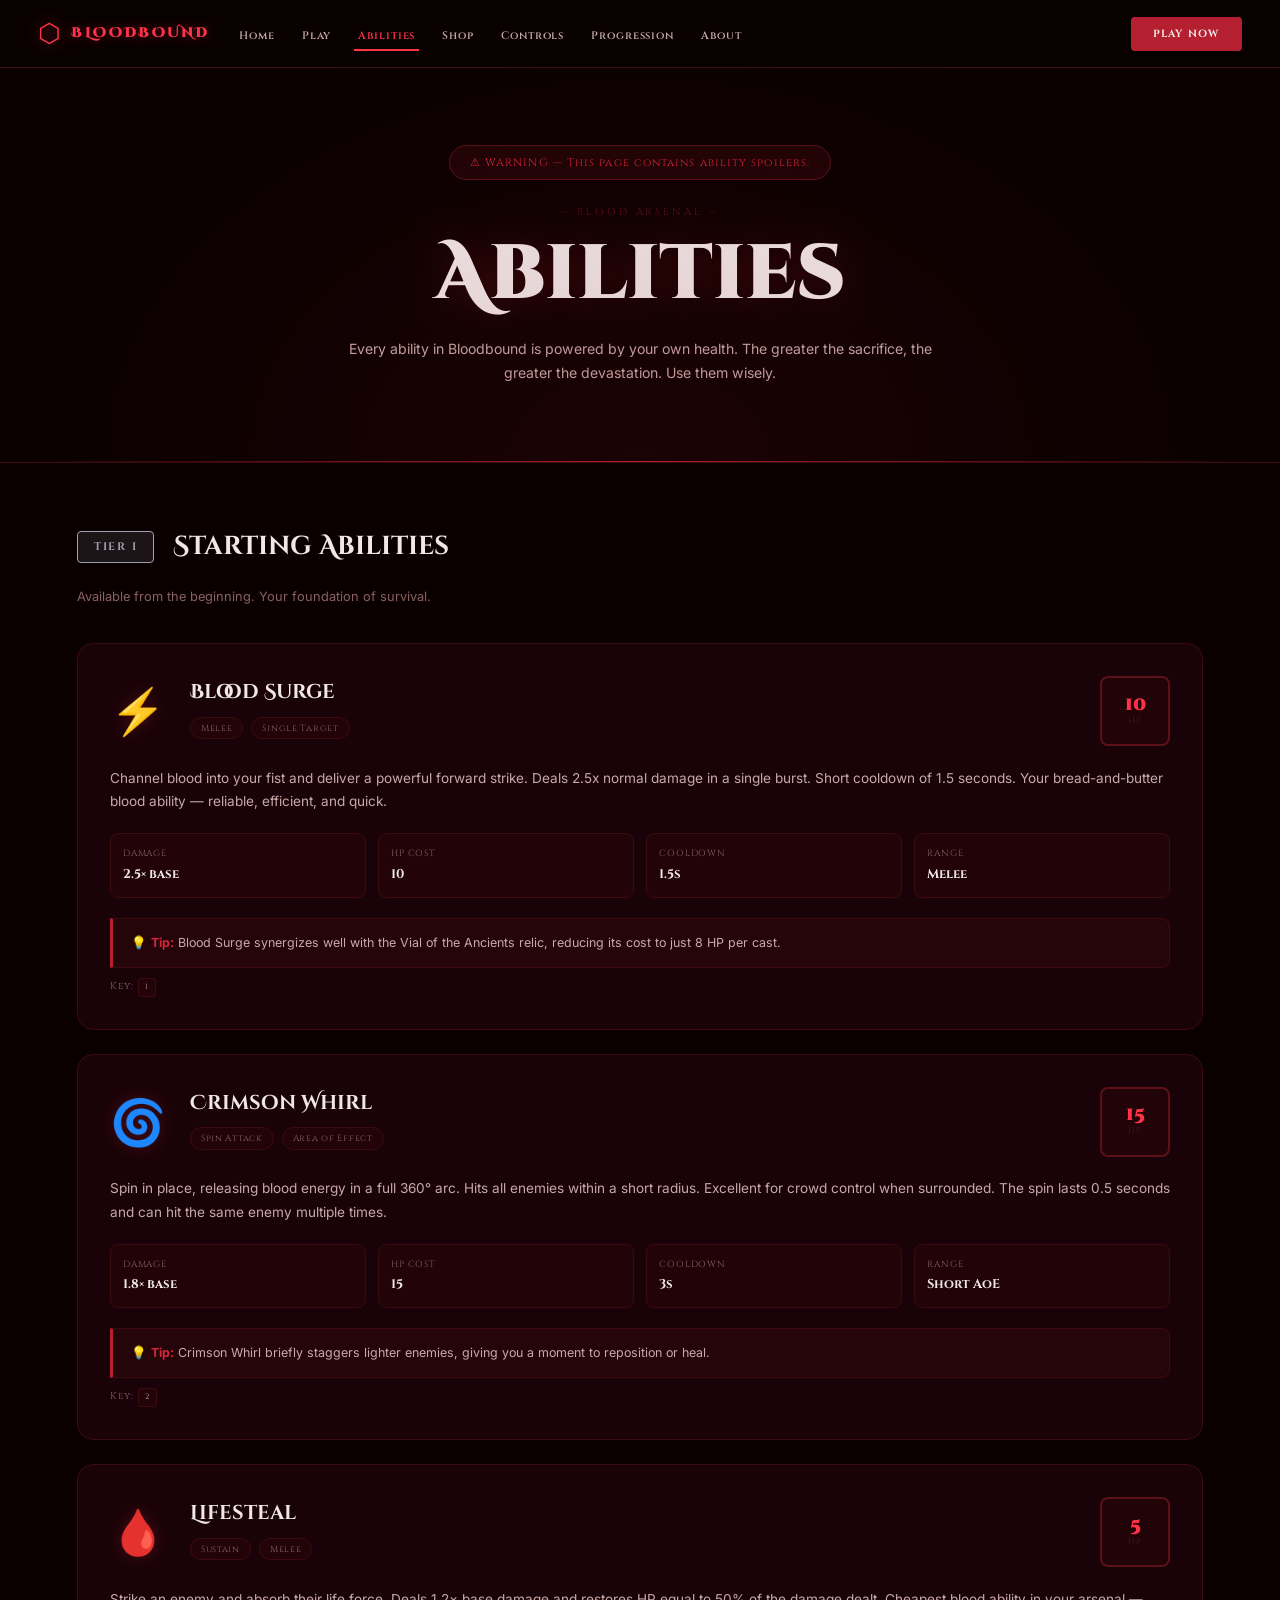
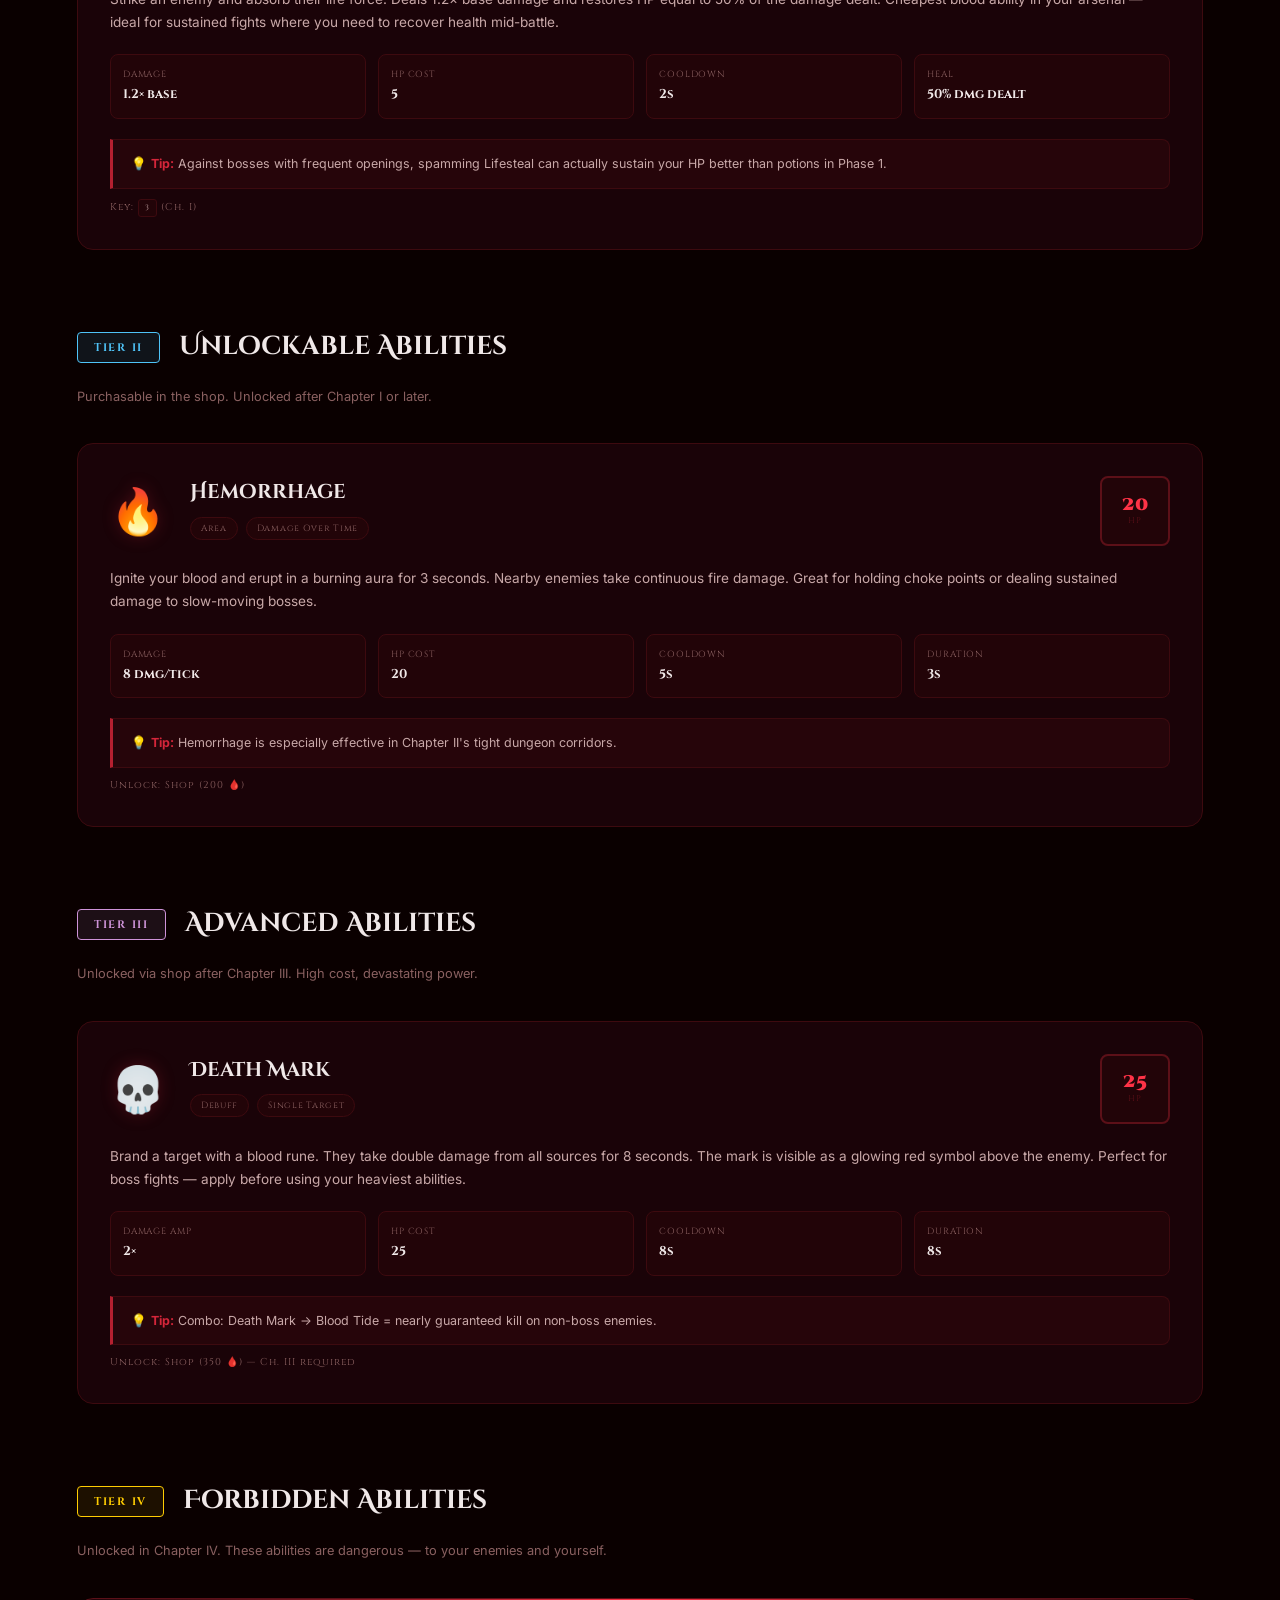
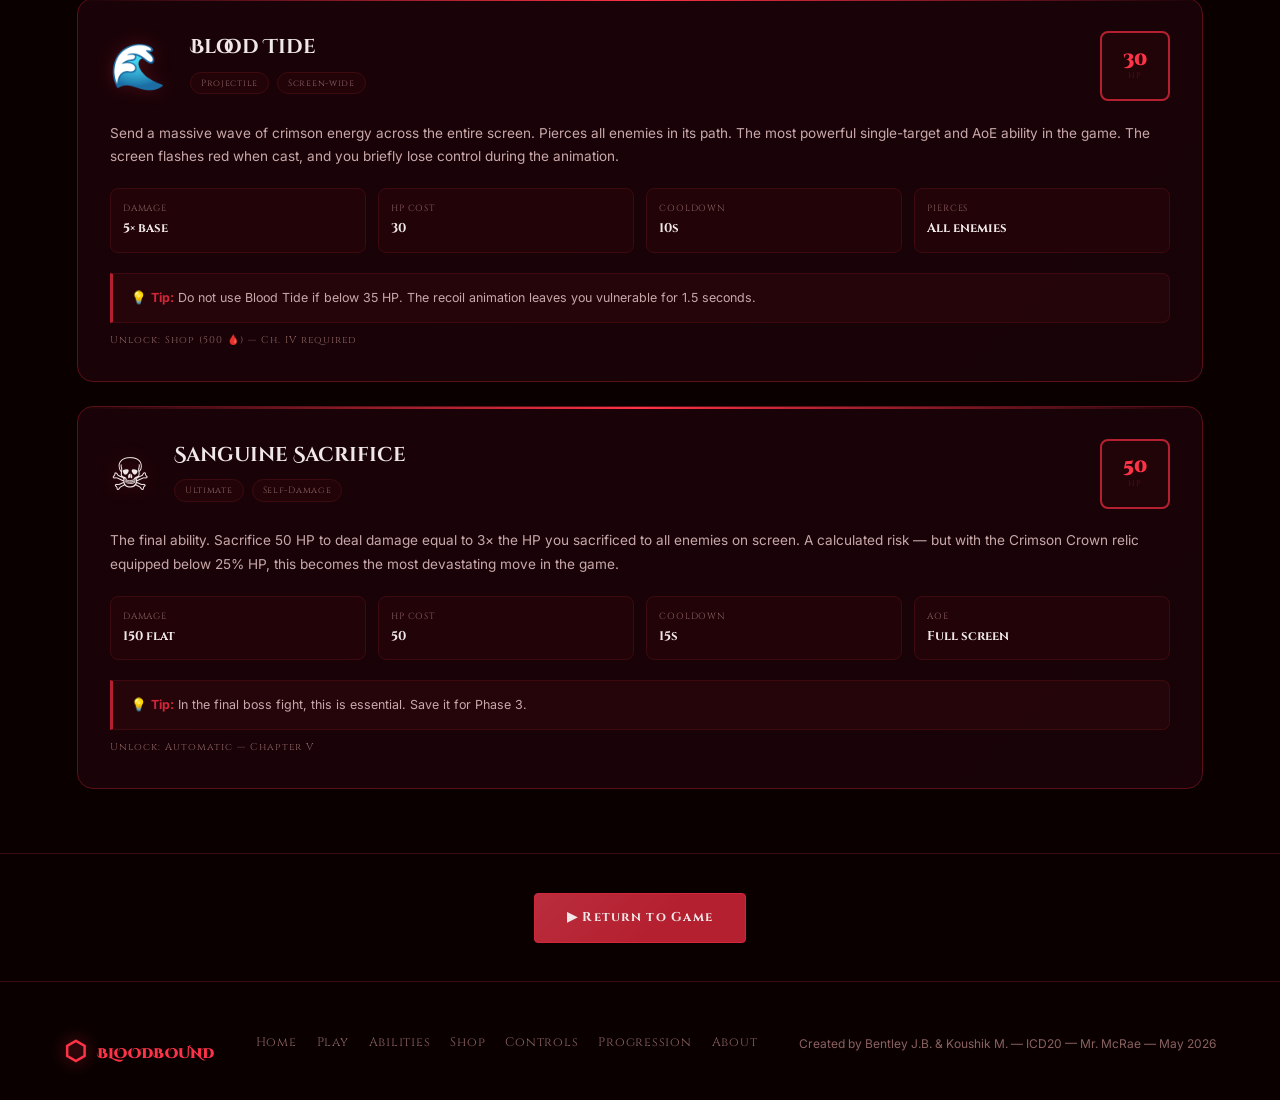
==== abilities.html @ a11c5ade "Add files via upload" ====
<!DOCTYPE html>
<html lang="en">
<head>
  <meta charset="UTF-8" />
  <meta name="viewport" content="width=device-width, initial-scale=1.0" />
  <title>Bloodbound — Abilities</title>
  <link rel="stylesheet" href="global.css" />
  <link rel="stylesheet" href="pages.css" />
</head>
<body class="page-body">

  <canvas id="bg-canvas"></canvas>

  <nav class="navbar" id="navbar">
    <div class="nav-logo" onclick="window.location.href='index.html'" style="cursor:pointer">
      <span class="logo-drop">⬡</span>
      <span class="logo-text">BLOODBOUND</span>
    </div>
    <ul class="nav-links">
      <li><a href="index.html">Home</a></li>
      <li><a href="game.html">Play</a></li>
      <li><a href="abilities.html" class="active">Abilities</a></li>
      <li><a href="shop.html">Shop</a></li>
      <li><a href="controls.html">Controls</a></li>
      <li><a href="progression.html">Progression</a></li>
      <li><a href="about.html">About</a></li>
    </ul>
    <button class="nav-play-btn" onclick="window.location.href='game.html'"><span>PLAY NOW</span></button>
    <button class="hamburger" id="hamburger"><span></span><span></span><span></span></button>
  </nav>
  <div class="mobile-drawer" id="mobile-drawer">
    <ul>
      <li><a href="index.html">Home</a></li><li><a href="game.html">Play</a></li>
      <li><a href="abilities.html">Abilities</a></li><li><a href="shop.html">Shop</a></li>
      <li><a href="controls.html">Controls</a></li><li><a href="progression.html">Progression</a></li>
      <li><a href="about.html">About</a></li>
    </ul>
  </div>

  <header class="page-hero">
    <div class="spoiler-warn">⚠ WARNING — This page contains ability spoilers.</div>
    <div class="page-hero-eyebrow">— BLOOD ARSENAL —</div>
    <h1 class="page-hero-title">Abilities</h1>
    <p class="page-hero-desc">Every ability in Bloodbound is powered by your own health. The greater the sacrifice, the greater the devastation. Use them wisely.</p>
  </header>

  <main class="page-main">

    <!-- TIER I -->
    <section class="ability-tier-section">
      <div class="tier-header">
        <span class="tier-badge tier-1">TIER I</span>
        <h2>Starting Abilities</h2>
        <p>Available from the beginning. Your foundation of survival.</p>
      </div>
      <div class="ability-cards">

        <div class="ability-card">
          <div class="ability-card-header">
            <div class="ability-icon-large">⚡</div>
            <div class="ability-header-info">
              <h3>Blood Surge</h3>
              <div class="ability-tags">
                <span class="tag">Melee</span>
                <span class="tag">Single Target</span>
              </div>
            </div>
            <div class="ability-cost-badge">
              <span class="cost-num">10</span>
              <span class="cost-unit">HP</span>
            </div>
          </div>
          <p class="ability-desc">Channel blood into your fist and deliver a powerful forward strike. Deals 2.5x normal damage in a single burst. Short cooldown of 1.5 seconds. Your bread-and-butter blood ability — reliable, efficient, and quick.</p>
          <div class="ability-stats-row">
            <div class="ability-stat"><span>Damage</span><span>2.5× base</span></div>
            <div class="ability-stat"><span>HP Cost</span><span>10</span></div>
            <div class="ability-stat"><span>Cooldown</span><span>1.5s</span></div>
            <div class="ability-stat"><span>Range</span><span>Melee</span></div>
          </div>
          <div class="ability-tip">💡 <strong>Tip:</strong> Blood Surge synergizes well with the Vial of the Ancients relic, reducing its cost to just 8 HP per cast.</div>
          <div class="ability-key-hint">Key: <kbd>1</kbd></div>
        </div>

        <div class="ability-card">
          <div class="ability-card-header">
            <div class="ability-icon-large">🌀</div>
            <div class="ability-header-info">
              <h3>Crimson Whirl</h3>
              <div class="ability-tags">
                <span class="tag">Spin Attack</span>
                <span class="tag">Area of Effect</span>
              </div>
            </div>
            <div class="ability-cost-badge">
              <span class="cost-num">15</span>
              <span class="cost-unit">HP</span>
            </div>
          </div>
          <p class="ability-desc">Spin in place, releasing blood energy in a full 360° arc. Hits all enemies within a short radius. Excellent for crowd control when surrounded. The spin lasts 0.5 seconds and can hit the same enemy multiple times.</p>
          <div class="ability-stats-row">
            <div class="ability-stat"><span>Damage</span><span>1.8× base</span></div>
            <div class="ability-stat"><span>HP Cost</span><span>15</span></div>
            <div class="ability-stat"><span>Cooldown</span><span>3s</span></div>
            <div class="ability-stat"><span>Range</span><span>Short AoE</span></div>
          </div>
          <div class="ability-tip">💡 <strong>Tip:</strong> Crimson Whirl briefly staggers lighter enemies, giving you a moment to reposition or heal.</div>
          <div class="ability-key-hint">Key: <kbd>2</kbd></div>
        </div>

        <div class="ability-card">
          <div class="ability-card-header">
            <div class="ability-icon-large">🩸</div>
            <div class="ability-header-info">
              <h3>Lifesteal</h3>
              <div class="ability-tags">
                <span class="tag">Sustain</span>
                <span class="tag">Melee</span>
              </div>
            </div>
            <div class="ability-cost-badge">
              <span class="cost-num">5</span>
              <span class="cost-unit">HP</span>
            </div>
          </div>
          <p class="ability-desc">Strike an enemy and absorb their life force. Deals 1.2× base damage and restores HP equal to 50% of the damage dealt. Cheapest blood ability in your arsenal — ideal for sustained fights where you need to recover health mid-battle.</p>
          <div class="ability-stats-row">
            <div class="ability-stat"><span>Damage</span><span>1.2× base</span></div>
            <div class="ability-stat"><span>HP Cost</span><span>5</span></div>
            <div class="ability-stat"><span>Cooldown</span><span>2s</span></div>
            <div class="ability-stat"><span>Heal</span><span>50% dmg dealt</span></div>
          </div>
          <div class="ability-tip">💡 <strong>Tip:</strong> Against bosses with frequent openings, spamming Lifesteal can actually sustain your HP better than potions in Phase 1.</div>
          <div class="ability-key-hint">Key: <kbd>3</kbd> (Ch. I)</div>
        </div>

      </div>
    </section>

    <!-- TIER II -->
    <section class="ability-tier-section">
      <div class="tier-header">
        <span class="tier-badge tier-2">TIER II</span>
        <h2>Unlockable Abilities</h2>
        <p>Purchasable in the shop. Unlocked after Chapter I or later.</p>
      </div>
      <div class="ability-cards">

        <div class="ability-card">
          <div class="ability-card-header">
            <div class="ability-icon-large">🔥</div>
            <div class="ability-header-info">
              <h3>Hemorrhage</h3>
              <div class="ability-tags"><span class="tag">Area</span><span class="tag">Damage Over Time</span></div>
            </div>
            <div class="ability-cost-badge"><span class="cost-num">20</span><span class="cost-unit">HP</span></div>
          </div>
          <p class="ability-desc">Ignite your blood and erupt in a burning aura for 3 seconds. Nearby enemies take continuous fire damage. Great for holding choke points or dealing sustained damage to slow-moving bosses.</p>
          <div class="ability-stats-row">
            <div class="ability-stat"><span>Damage</span><span>8 dmg/tick</span></div>
            <div class="ability-stat"><span>HP Cost</span><span>20</span></div>
            <div class="ability-stat"><span>Cooldown</span><span>5s</span></div>
            <div class="ability-stat"><span>Duration</span><span>3s</span></div>
          </div>
          <div class="ability-tip">💡 <strong>Tip:</strong> Hemorrhage is especially effective in Chapter II's tight dungeon corridors.</div>
          <div class="ability-key-hint">Unlock: Shop (200 🩸)</div>
        </div>

      </div>
    </section>

    <!-- TIER III -->
    <section class="ability-tier-section">
      <div class="tier-header">
        <span class="tier-badge tier-3">TIER III</span>
        <h2>Advanced Abilities</h2>
        <p>Unlocked via shop after Chapter III. High cost, devastating power.</p>
      </div>
      <div class="ability-cards">

        <div class="ability-card">
          <div class="ability-card-header">
            <div class="ability-icon-large">💀</div>
            <div class="ability-header-info">
              <h3>Death Mark</h3>
              <div class="ability-tags"><span class="tag">Debuff</span><span class="tag">Single Target</span></div>
            </div>
            <div class="ability-cost-badge"><span class="cost-num">25</span><span class="cost-unit">HP</span></div>
          </div>
          <p class="ability-desc">Brand a target with a blood rune. They take double damage from all sources for 8 seconds. The mark is visible as a glowing red symbol above the enemy. Perfect for boss fights — apply before using your heaviest abilities.</p>
          <div class="ability-stats-row">
            <div class="ability-stat"><span>Damage Amp</span><span>2×</span></div>
            <div class="ability-stat"><span>HP Cost</span><span>25</span></div>
            <div class="ability-stat"><span>Cooldown</span><span>8s</span></div>
            <div class="ability-stat"><span>Duration</span><span>8s</span></div>
          </div>
          <div class="ability-tip">💡 <strong>Tip:</strong> Combo: Death Mark → Blood Tide = nearly guaranteed kill on non-boss enemies.</div>
          <div class="ability-key-hint">Unlock: Shop (350 🩸) — Ch. III required</div>
        </div>

      </div>
    </section>

    <!-- TIER IV -->
    <section class="ability-tier-section">
      <div class="tier-header">
        <span class="tier-badge tier-4">TIER IV</span>
        <h2>Forbidden Abilities</h2>
        <p>Unlocked in Chapter IV. These abilities are dangerous — to your enemies and yourself.</p>
      </div>
      <div class="ability-cards">

        <div class="ability-card legendary">
          <div class="ability-card-header">
            <div class="ability-icon-large">🌊</div>
            <div class="ability-header-info">
              <h3>Blood Tide</h3>
              <div class="ability-tags"><span class="tag">Projectile</span><span class="tag">Screen-wide</span></div>
            </div>
            <div class="ability-cost-badge danger"><span class="cost-num">30</span><span class="cost-unit">HP</span></div>
          </div>
          <p class="ability-desc">Send a massive wave of crimson energy across the entire screen. Pierces all enemies in its path. The most powerful single-target and AoE ability in the game. The screen flashes red when cast, and you briefly lose control during the animation.</p>
          <div class="ability-stats-row">
            <div class="ability-stat"><span>Damage</span><span>5× base</span></div>
            <div class="ability-stat"><span>HP Cost</span><span>30</span></div>
            <div class="ability-stat"><span>Cooldown</span><span>10s</span></div>
            <div class="ability-stat"><span>Pierces</span><span>All enemies</span></div>
          </div>
          <div class="ability-tip">💡 <strong>Tip:</strong> Do not use Blood Tide if below 35 HP. The recoil animation leaves you vulnerable for 1.5 seconds.</div>
          <div class="ability-key-hint">Unlock: Shop (500 🩸) — Ch. IV required</div>
        </div>

        <div class="ability-card legendary">
          <div class="ability-card-header">
            <div class="ability-icon-large">☠</div>
            <div class="ability-header-info">
              <h3>Sanguine Sacrifice</h3>
              <div class="ability-tags"><span class="tag">Ultimate</span><span class="tag">Self-Damage</span></div>
            </div>
            <div class="ability-cost-badge danger"><span class="cost-num">50</span><span class="cost-unit">HP</span></div>
          </div>
          <p class="ability-desc">The final ability. Sacrifice 50 HP to deal damage equal to 3× the HP you sacrificed to all enemies on screen. A calculated risk — but with the Crimson Crown relic equipped below 25% HP, this becomes the most devastating move in the game.</p>
          <div class="ability-stats-row">
            <div class="ability-stat"><span>Damage</span><span>150 flat</span></div>
            <div class="ability-stat"><span>HP Cost</span><span>50</span></div>
            <div class="ability-stat"><span>Cooldown</span><span>15s</span></div>
            <div class="ability-stat"><span>AoE</span><span>Full screen</span></div>
          </div>
          <div class="ability-tip">💡 <strong>Tip:</strong> In the final boss fight, this is essential. Save it for Phase 3.</div>
          <div class="ability-key-hint">Unlock: Automatic — Chapter V</div>
        </div>

      </div>
    </section>

  </main>

  <div class="page-return">
    <button class="btn-primary" onclick="window.location.href='game.html'">▶ Return to Game</button>
  </div>

  <footer class="footer">
    <div class="footer-logo"><span class="logo-drop">⬡</span> BLOODBOUND</div>
    <div class="footer-links">
      <a href="index.html">Home</a><a href="game.html">Play</a>
      <a href="abilities.html">Abilities</a><a href="shop.html">Shop</a>
      <a href="controls.html">Controls</a><a href="progression.html">Progression</a>
      <a href="about.html">About</a>
    </div>
    <div class="footer-credits"><p>Created by Bentley J.B. & Koushik M. — ICD20 — Mr. McRae — May 2026</p></div>
  </footer>

  <script src="../js/pages.js"></script>
</body>
</html>
---- global.css ----
/* ═══════════════════════════════════════════════════════════════
   BLOODBOUND — global.css
   Base styles, CSS variables, fonts, navbar, footer, utilities
   Responsive: all PC screen sizes (1024px → 2560px+)
═══════════════════════════════════════════════════════════════ */

/* ── GOOGLE FONTS ── */
@import url('https://fonts.googleapis.com/css2?family=Cinzel+Decorative:wght@400;700;900&family=Cinzel:wght@400;600;700&family=Inter:wght@300;400;500;600&display=swap');

/* ── CSS VARIABLES ── */
:root {
  /* Core palette */
  --blood-darkest:   #0a0000;
  --blood-dark:      #110205;
  --blood-surface:   #1a0308;
  --blood-raised:    #220408;
  --blood-border:    #3d0a0f;
  --blood-muted:     #5c1018;
  --blood-mid:       #8b1a24;
  --blood-core:      #b52030;
  --blood-bright:    #d4263a;
  --blood-vivid:     #ff3347;
  --blood-glow:      #ff6070;

  /* Neutral */
  --text-primary:    #f0e8e8;
  --text-secondary:  #c8a8a8;
  --text-muted:      #8a6060;
  --text-disabled:   #4a3030;

  /* Tier colours */
  --tier1: #a0a0b0;
  --tier2: #4fc3f7;
  --tier3: #ce93d8;
  --tier4: #ffcc02;

  /* UI */
  --hp-green:        #2ecc71;
  --hp-yellow:       #f1c40f;
  --hp-red:          #e74c3c;
  --boss-bar:        #9b0000;

  /* Sizing */
  --nav-h:           68px;
  --radius-sm:       4px;
  --radius-md:       8px;
  --radius-lg:       16px;
  --radius-xl:       24px;

  /* Shadows / glows */
  --shadow-card:     0 4px 24px rgba(0,0,0,.6);
  --shadow-glow-red: 0 0 24px rgba(180,32,48,.45);
  --shadow-glow-sm:  0 0 12px rgba(180,32,48,.3);

  /* Transitions */
  --t-fast:  .15s ease;
  --t-med:   .3s ease;
  --t-slow:  .6s ease;

  /* Font stacks */
  --font-display: 'Cinzel Decorative', serif;
  --font-heading: 'Cinzel', serif;
  --font-body:    'Inter', sans-serif;
}

/* ── RESET ── */
*, *::before, *::after { box-sizing: border-box; margin: 0; padding: 0; }
html { scroll-behavior: smooth; font-size: 16px; }
body {
  background: var(--blood-darkest);
  color: var(--text-primary);
  font-family: var(--font-body);
  line-height: 1.6;
  min-height: 100vh;
  overflow-x: hidden;
}
img, canvas, svg { display: block; max-width: 100%; }
a { color: inherit; text-decoration: none; }
button { cursor: pointer; border: none; background: none; font-family: inherit; }
ul { list-style: none; }
input, select, textarea { font-family: inherit; }

/* ── SCROLLBAR ── */
::-webkit-scrollbar { width: 8px; }
::-webkit-scrollbar-track { background: var(--blood-surface); }
::-webkit-scrollbar-thumb { background: var(--blood-muted); border-radius: 4px; }
::-webkit-scrollbar-thumb:hover { background: var(--blood-core); }

/* ── BACKGROUND CANVAS (shared animated bg) ── */
#bg-canvas {
  position: fixed;
  inset: 0;
  width: 100%;
  height: 100%;
  z-index: 0;
  pointer-events: none;
}

/* ── NAVBAR ── */
.navbar {
  position: fixed;
  top: 0; left: 0; right: 0;
  height: var(--nav-h);
  display: flex;
  align-items: center;
  gap: clamp(16px, 2vw, 40px);
  padding: 0 clamp(16px, 3vw, 60px);
  background: rgba(10, 0, 0, .85);
  backdrop-filter: blur(12px);
  border-bottom: 1px solid var(--blood-border);
  z-index: 1000;
  transition: background var(--t-med);
}
.navbar.scrolled {
  background: rgba(10, 0, 0, .98);
  box-shadow: 0 2px 20px rgba(0,0,0,.7);
}

.nav-logo {
  display: flex;
  align-items: center;
  gap: 10px;
  flex-shrink: 0;
}
.logo-drop {
  font-size: 1.6rem;
  color: var(--blood-vivid);
  filter: drop-shadow(0 0 8px var(--blood-core));
  animation: logo-pulse 3s ease-in-out infinite;
}
@keyframes logo-pulse {
  0%, 100% { filter: drop-shadow(0 0 8px var(--blood-core)); }
  50%       { filter: drop-shadow(0 0 18px var(--blood-vivid)); }
}
.logo-text {
  font-family: var(--font-display);
  font-size: clamp(.75rem, 1.1vw, 1rem);
  font-weight: 900;
  letter-spacing: .15em;
  color: var(--blood-vivid);
  text-shadow: 0 0 12px rgba(255,51,71,.4);
}

.nav-links {
  display: flex;
  align-items: center;
  gap: clamp(4px, 1.5vw, 28px);
  flex: 1;
}
.nav-links a {
  font-family: var(--font-heading);
  font-size: clamp(.65rem, .85vw, .85rem);
  font-weight: 600;
  letter-spacing: .08em;
  color: var(--text-secondary);
  padding: 6px 4px;
  border-bottom: 2px solid transparent;
  transition: color var(--t-fast), border-color var(--t-fast);
  white-space: nowrap;
}
.nav-links a:hover,
.nav-links a.active {
  color: var(--blood-vivid);
  border-bottom-color: var(--blood-vivid);
}

.nav-play-btn {
  position: relative;
  padding: 10px 22px;
  background: var(--blood-core);
  color: var(--text-primary);
  font-family: var(--font-heading);
  font-size: clamp(.65rem, .8vw, .8rem);
  font-weight: 700;
  letter-spacing: .12em;
  border-radius: var(--radius-sm);
  overflow: hidden;
  flex-shrink: 0;
  transition: background var(--t-fast), transform var(--t-fast), box-shadow var(--t-fast);
}
.nav-play-btn:hover {
  background: var(--blood-bright);
  transform: translateY(-1px);
  box-shadow: var(--shadow-glow-red);
}
.btn-drip {
  position: absolute;
  bottom: -4px; left: 50%;
  transform: translateX(-50%);
  width: 6px; height: 10px;
  background: var(--blood-bright);
  border-radius: 0 0 4px 4px;
  opacity: 0;
  transition: opacity var(--t-fast), height var(--t-med);
}
.nav-play-btn:hover .btn-drip { opacity: 1; height: 16px; }

/* Hamburger (mobile) */
.hamburger {
  display: none;
  flex-direction: column;
  gap: 5px;
  padding: 8px;
  margin-left: auto;
}
.hamburger span {
  display: block;
  width: 24px; height: 2px;
  background: var(--text-primary);
  border-radius: 2px;
  transition: transform var(--t-med), opacity var(--t-fast);
}
.hamburger.open span:nth-child(1) { transform: translateY(7px) rotate(45deg); }
.hamburger.open span:nth-child(2) { opacity: 0; }
.hamburger.open span:nth-child(3) { transform: translateY(-7px) rotate(-45deg); }

/* Mobile drawer */
.mobile-drawer {
  display: none;
  position: fixed;
  top: var(--nav-h); left: 0; right: 0;
  background: rgba(10,0,0,.97);
  border-bottom: 1px solid var(--blood-border);
  z-index: 999;
  transform: translateY(-110%);
  transition: transform var(--t-med);
}
.mobile-drawer.open { transform: translateY(0); }
.mobile-drawer ul { padding: 12px 0; }
.mobile-drawer a {
  display: block;
  padding: 14px 28px;
  font-family: var(--font-heading);
  font-size: 1rem;
  color: var(--text-secondary);
  border-bottom: 1px solid var(--blood-border);
  transition: color var(--t-fast), background var(--t-fast);
}
.mobile-drawer a:hover { color: var(--blood-vivid); background: var(--blood-surface); }

/* ── SHARED BUTTONS ── */
.btn-primary {
  display: inline-flex;
  align-items: center;
  gap: 10px;
  padding: clamp(12px, 1.2vw, 16px) clamp(24px, 2.5vw, 40px);
  background: var(--blood-core);
  color: var(--text-primary);
  font-family: var(--font-heading);
  font-size: clamp(.8rem, .95vw, 1rem);
  font-weight: 700;
  letter-spacing: .1em;
  border-radius: var(--radius-sm);
  border: 1px solid var(--blood-bright);
  transition: background var(--t-fast), transform var(--t-fast), box-shadow var(--t-fast);
  position: relative;
  overflow: hidden;
}
.btn-primary::before {
  content: '';
  position: absolute;
  inset: 0;
  background: linear-gradient(135deg, rgba(255,255,255,.06) 0%, transparent 60%);
  pointer-events: none;
}
.btn-primary:hover {
  background: var(--blood-bright);
  transform: translateY(-2px);
  box-shadow: var(--shadow-glow-red);
}
.btn-primary.large {
  font-size: clamp(1rem, 1.2vw, 1.2rem);
  padding: clamp(16px, 1.5vw, 20px) clamp(36px, 4vw, 56px);
}
.btn-icon { font-size: 1.1em; }

.btn-secondary {
  display: inline-flex;
  align-items: center;
  gap: 10px;
  padding: clamp(12px, 1.2vw, 16px) clamp(24px, 2.5vw, 40px);
  background: transparent;
  color: var(--text-secondary);
  font-family: var(--font-heading);
  font-size: clamp(.8rem, .95vw, 1rem);
  font-weight: 600;
  letter-spacing: .1em;
  border-radius: var(--radius-sm);
  border: 1px solid var(--blood-muted);
  transition: all var(--t-fast);
}
.btn-secondary:hover {
  border-color: var(--blood-core);
  color: var(--text-primary);
  background: rgba(139,26,36,.15);
}

/* ── SECTION SHARED ── */
.section-eyebrow {
  font-family: var(--font-heading);
  font-size: clamp(.65rem, .8vw, .8rem);
  font-weight: 600;
  letter-spacing: .25em;
  color: var(--blood-muted);
  text-align: center;
  margin-bottom: 12px;
}
.section-title {
  font-family: var(--font-display);
  font-size: clamp(1.6rem, 3vw, 2.8rem);
  font-weight: 700;
  text-align: center;
  color: var(--text-primary);
  text-shadow: 0 0 30px rgba(180,32,48,.3);
  line-height: 1.2;
  margin-bottom: clamp(12px, 2vw, 24px);
}
.section-desc {
  font-size: clamp(.85rem, 1vw, 1rem);
  color: var(--text-secondary);
  text-align: center;
  max-width: 600px;
  margin: 0 auto clamp(32px, 4vw, 56px);
}
.section-link {
  display: block;
  text-align: center;
  margin-top: clamp(24px, 3vw, 40px);
  font-family: var(--font-heading);
  font-size: .9rem;
  color: var(--blood-bright);
  letter-spacing: .08em;
  transition: color var(--t-fast), letter-spacing var(--t-fast);
}
.section-link:hover { color: var(--blood-vivid); letter-spacing: .14em; }

/* ── DIVIDER ── */
.blood-divider {
  width: 80px;
  height: 2px;
  background: linear-gradient(90deg, transparent, var(--blood-core), transparent);
  margin: 0 auto;
}

/* ── FOOTER ── */
.footer {
  position: relative;
  z-index: 10;
  background: var(--blood-darkest);
  border-top: 1px solid var(--blood-border);
  padding: clamp(32px, 4vw, 56px) clamp(20px, 5vw, 80px) clamp(20px, 2vw, 32px);
  display: grid;
  grid-template-columns: auto 1fr auto;
  gap: 24px 40px;
  align-items: start;
}
@media (max-width: 860px) {
  .footer {
    grid-template-columns: 1fr;
    text-align: center;
  }
  .footer-links { justify-content: center; }
}
.footer-logo {
  font-family: var(--font-display);
  font-size: clamp(.9rem, 1.1vw, 1.1rem);
  font-weight: 900;
  color: var(--blood-vivid);
  display: flex;
  align-items: center;
  gap: 10px;
  white-space: nowrap;
}
.footer-links {
  display: flex;
  flex-wrap: wrap;
  gap: 6px 20px;
  align-items: center;
  justify-content: center;
}
.footer-links a {
  font-family: var(--font-heading);
  font-size: .78rem;
  color: var(--text-muted);
  letter-spacing: .06em;
  transition: color var(--t-fast);
}
.footer-links a:hover { color: var(--blood-bright); }
.footer-credits {
  font-size: .75rem;
  color: var(--text-muted);
  text-align: right;
  line-height: 1.8;
}
@media (max-width: 860px) {
  .footer-credits { text-align: center; }
}
.footer-disclaimer {
  color: var(--blood-muted);
  font-size: .7rem;
  margin-top: 4px;
}

/* ── TOAST NOTIFICATIONS ── */
.toast {
  position: fixed;
  bottom: 28px;
  right: 28px;
  background: var(--blood-raised);
  border: 1px solid var(--blood-border);
  border-left: 3px solid var(--blood-vivid);
  padding: 14px 20px;
  border-radius: var(--radius-md);
  font-size: .88rem;
  color: var(--text-primary);
  z-index: 9999;
  box-shadow: var(--shadow-card);
  animation: toast-in .3s ease forwards;
  max-width: 320px;
}
.toast.fade-out { animation: toast-out .3s ease forwards; }
@keyframes toast-in  { from { opacity:0; transform:translateY(16px); } to { opacity:1; transform:translateY(0); } }
@keyframes toast-out { from { opacity:1; transform:translateY(0); }  to { opacity:0; transform:translateY(16px); } }

/* ── UTILITY CLASSES ── */
.hidden { display: none !important; }
.sr-only { position:absolute; width:1px; height:1px; overflow:hidden; clip:rect(0,0,0,0); }
.text-center { text-align: center; }
.text-blood { color: var(--blood-vivid); }

/* ── RESPONSIVE BREAKPOINTS ── */
@media (max-width: 1100px) {
  .nav-links { gap: clamp(4px, 1vw, 16px); }
}
@media (max-width: 900px) {
  .nav-links, .nav-play-btn { display: none; }
  .hamburger { display: flex; }
  .mobile-drawer { display: block; }
}
@media (min-width: 2200px) {
  :root { font-size: 18px; }
}
@media (min-width: 2800px) {
  :root { font-size: 20px; }
}
---- pages.css ----
/* ═══════════════════════════════════════════════════════════════
   BLOODBOUND — pages.css
   Shared styles for: abilities, controls, progression, about
═══════════════════════════════════════════════════════════════ */

/* ── PAGE BODY ── */
.page-body {
  background: var(--blood-darkest);
  min-height: 100vh;
}

/* ── PAGE HERO ── */
.page-hero {
  position: relative;
  z-index: 1;
  padding: calc(var(--nav-h) + clamp(40px, 6vw, 80px)) clamp(24px, 6vw, 100px) clamp(40px, 6vw, 80px);
  text-align: center;
  border-bottom: 1px solid var(--blood-border);
  overflow: hidden;
}
.page-hero::before {
  content: '';
  position: absolute;
  inset: 0;
  background: radial-gradient(ellipse at 50% 100%, rgba(140,20,30,.14) 0%, transparent 70%);
  pointer-events: none;
}
.page-hero::after {
  content: '';
  position: absolute;
  bottom: 0; left: 0; right: 0;
  height: 1px;
  background: linear-gradient(90deg, transparent, var(--blood-core), transparent);
}
.page-hero-eyebrow {
  font-family: var(--font-heading);
  font-size: clamp(.6rem, .8vw, .8rem);
  letter-spacing: .28em;
  color: var(--blood-muted);
  margin-bottom: 12px;
}
.page-hero-title {
  font-family: var(--font-display);
  font-size: clamp(2.2rem, 6vw, 6rem);
  font-weight: 900;
  color: var(--text-primary);
  text-shadow: 0 0 40px rgba(180,32,48,.3);
  line-height: 1.1;
  margin-bottom: clamp(12px, 2vw, 20px);
}
.page-hero-desc {
  font-size: clamp(.88rem, 1.1vw, 1.05rem);
  color: var(--text-secondary);
  max-width: 620px;
  margin: 0 auto;
  line-height: 1.7;
}

/* Spoiler warning banner */
.spoiler-warn {
  display: inline-flex;
  align-items: center;
  gap: 8px;
  margin-bottom: clamp(16px, 2vw, 24px);
  padding: 8px 20px;
  background: rgba(139,26,36,.15);
  border: 1px solid var(--blood-muted);
  border-radius: 100px;
  font-family: var(--font-heading);
  font-size: clamp(.65rem, .85vw, .82rem);
  letter-spacing: .1em;
  color: var(--blood-bright);
}

/* ── PAGE MAIN ── */
.page-main {
  position: relative;
  z-index: 1;
  padding: clamp(40px, 5vw, 80px) clamp(24px, 6vw, 100px);
  max-width: 1400px;
  margin: 0 auto;
  display: flex;
  flex-direction: column;
  gap: clamp(48px, 6vw, 80px);
}

/* ── RETURN TO GAME BUTTON ── */
.page-return {
  position: relative;
  z-index: 1;
  padding: clamp(24px, 3vw, 40px) clamp(24px, 6vw, 100px);
  text-align: center;
  border-top: 1px solid var(--blood-border);
}

/* ──────────────────────────────────────────────
   ABILITIES PAGE
────────────────────────────────────────────── */

.ability-tier-section {
  display: flex;
  flex-direction: column;
  gap: clamp(24px, 3vw, 36px);
}

.tier-header {
  display: flex;
  align-items: center;
  gap: clamp(12px, 1.5vw, 20px);
  flex-wrap: wrap;
}
.tier-badge {
  display: inline-block;
  padding: 6px 16px;
  border-radius: var(--radius-sm);
  font-family: var(--font-heading);
  font-size: clamp(.65rem, .85vw, .82rem);
  font-weight: 700;
  letter-spacing: .16em;
  flex-shrink: 0;
}
.tier-badge.tier-1 { background: rgba(160,160,176,.12); border: 1px solid var(--tier1); color: var(--tier1); }
.tier-badge.tier-2 { background: rgba(79,195,247,.1);  border: 1px solid var(--tier2); color: var(--tier2); }
.tier-badge.tier-3 { background: rgba(206,147,216,.1); border: 1px solid var(--tier3); color: var(--tier3); }
.tier-badge.tier-4 { background: rgba(255,204,2,.08);  border: 1px solid var(--tier4); color: var(--tier4); }

.tier-header h2 {
  font-family: var(--font-display);
  font-size: clamp(1.2rem, 2vw, 2rem);
  color: var(--text-primary);
}
.tier-header p {
  font-size: clamp(.8rem, .95vw, .92rem);
  color: var(--text-muted);
  flex-basis: 100%;
}

.ability-cards {
  display: flex;
  flex-direction: column;
  gap: clamp(16px, 2vw, 24px);
}

.ability-card {
  background: var(--blood-surface);
  border: 1px solid var(--blood-border);
  border-radius: var(--radius-lg);
  padding: clamp(20px, 2.5vw, 32px);
  transition: border-color var(--t-med), box-shadow var(--t-med);
}
.ability-card:hover {
  border-color: var(--blood-muted);
  box-shadow: var(--shadow-card);
}
.ability-card.legendary {
  border-color: var(--blood-muted);
  background: linear-gradient(135deg, var(--blood-surface) 0%, rgba(26,3,8,.9) 100%);
  position: relative;
  overflow: hidden;
}
.ability-card.legendary::before {
  content: '';
  position: absolute;
  top: 0; left: 0; right: 0;
  height: 2px;
  background: linear-gradient(90deg, transparent, var(--blood-vivid), transparent);
}
.ability-card.legendary:hover {
  border-color: var(--blood-core);
  box-shadow: var(--shadow-card), var(--shadow-glow-red);
}

.ability-card-header {
  display: flex;
  align-items: flex-start;
  gap: clamp(14px, 2vw, 24px);
  margin-bottom: clamp(12px, 1.5vw, 20px);
}
.ability-icon-large {
  font-size: clamp(2rem, 3.5vw, 3rem);
  flex-shrink: 0;
  filter: drop-shadow(0 0 8px rgba(180,32,48,.3));
}
.ability-header-info { flex: 1; min-width: 0; }
.ability-header-info h3 {
  font-family: var(--font-display);
  font-size: clamp(1rem, 1.6vw, 1.5rem);
  color: var(--text-primary);
  margin-bottom: 8px;
}
.ability-tags {
  display: flex;
  gap: 8px;
  flex-wrap: wrap;
}
.tag {
  padding: 3px 10px;
  background: var(--blood-raised);
  border: 1px solid var(--blood-border);
  border-radius: 100px;
  font-family: var(--font-heading);
  font-size: clamp(.55rem, .7vw, .68rem);
  letter-spacing: .08em;
  color: var(--text-muted);
}
.ability-cost-badge {
  display: flex;
  flex-direction: column;
  align-items: center;
  justify-content: center;
  width: clamp(52px, 7vw, 70px);
  height: clamp(52px, 7vw, 70px);
  background: var(--blood-raised);
  border: 2px solid var(--blood-muted);
  border-radius: var(--radius-md);
  flex-shrink: 0;
}
.ability-cost-badge.danger { border-color: var(--blood-core); background: rgba(34,4,8,.8); }
.cost-num {
  font-family: var(--font-display);
  font-size: clamp(1rem, 1.5vw, 1.4rem);
  font-weight: 900;
  color: var(--blood-vivid);
  line-height: 1;
}
.cost-unit {
  font-family: var(--font-heading);
  font-size: clamp(.5rem, .65vw, .62rem);
  letter-spacing: .1em;
  color: var(--blood-muted);
}

.ability-desc {
  font-size: clamp(.85rem, 1vw, .97rem);
  color: var(--text-secondary);
  line-height: 1.7;
  margin-bottom: clamp(14px, 1.8vw, 20px);
}

.ability-stats-row {
  display: grid;
  grid-template-columns: repeat(auto-fit, minmax(120px, 1fr));
  gap: clamp(8px, 1vw, 12px);
  margin-bottom: clamp(14px, 1.8vw, 20px);
}
.ability-stat {
  display: flex;
  flex-direction: column;
  gap: 4px;
  padding: clamp(8px, 1vw, 12px);
  background: var(--blood-raised);
  border: 1px solid var(--blood-border);
  border-radius: var(--radius-md);
}
.ability-stat span:first-child {
  font-family: var(--font-heading);
  font-size: clamp(.55rem, .7vw, .68rem);
  letter-spacing: .1em;
  color: var(--text-muted);
  text-transform: uppercase;
}
.ability-stat span:last-child {
  font-family: var(--font-heading);
  font-size: clamp(.8rem, 1vw, .95rem);
  font-weight: 700;
  color: var(--text-primary);
}

.ability-tip {
  padding: clamp(10px, 1.2vw, 14px) clamp(14px, 1.5vw, 18px);
  background: rgba(180,32,48,.08);
  border: 1px solid var(--blood-border);
  border-left: 3px solid var(--blood-core);
  border-radius: 0 var(--radius-md) var(--radius-md) 0;
  font-size: clamp(.78rem, .92vw, .88rem);
  color: var(--text-secondary);
  line-height: 1.6;
  margin-bottom: 10px;
}
.ability-tip strong { color: var(--blood-bright); }

.ability-key-hint {
  font-family: var(--font-heading);
  font-size: clamp(.6rem, .78vw, .75rem);
  letter-spacing: .1em;
  color: var(--text-muted);
}
kbd {
  display: inline-block;
  padding: 2px 6px;
  background: var(--blood-raised);
  border: 1px solid var(--blood-border);
  border-radius: 3px;
  font-family: var(--font-heading);
  font-size: .78em;
  color: var(--text-secondary);
}

/* ──────────────────────────────────────────────
   CONTROLS PAGE
────────────────────────────────────────────── */

.controls-main { gap: clamp(40px, 5vw, 64px); }

.controls-section {
  display: flex;
  flex-direction: column;
  gap: clamp(20px, 2.5vw, 32px);
}
.controls-section-title {
  font-family: var(--font-display);
  font-size: clamp(1.1rem, 1.8vw, 1.7rem);
  color: var(--text-primary);
  padding-bottom: 12px;
  border-bottom: 1px solid var(--blood-border);
}

/* Keyboard visual */
.keyboard-visual {
  display: flex;
  gap: clamp(24px, 4vw, 56px);
  flex-wrap: wrap;
  align-items: flex-end;
  padding: clamp(20px, 2.5vw, 36px);
  background: var(--blood-surface);
  border: 1px solid var(--blood-border);
  border-radius: var(--radius-lg);
}
.key-group {
  display: flex;
  flex-direction: column;
  align-items: center;
  gap: 8px;
}
.key-group-label {
  font-family: var(--font-heading);
  font-size: clamp(.6rem, .8vw, .75rem);
  letter-spacing: .16em;
  color: var(--text-muted);
  margin-top: 6px;
}
.key-row {
  display: flex;
  gap: 6px;
  align-items: center;
}
.key-cap {
  width: clamp(44px, 5.5vw, 60px);
  height: clamp(44px, 5.5vw, 60px);
  background: var(--blood-raised);
  border: 1px solid var(--blood-border);
  border-bottom: 3px solid var(--blood-muted);
  border-radius: var(--radius-sm);
  display: flex;
  flex-direction: column;
  align-items: center;
  justify-content: center;
  font-family: var(--font-heading);
  font-size: clamp(.72rem, 1vw, .95rem);
  font-weight: 700;
  color: var(--text-secondary);
  cursor: default;
  transition: all var(--t-fast);
  position: relative;
  user-select: none;
  text-align: center;
  line-height: 1.2;
}
.key-cap span {
  font-size: clamp(.55rem, .7vw, .65rem);
  color: var(--blood-muted);
  margin-top: 2px;
}
.key-cap:hover {
  background: var(--blood-surface);
  border-color: var(--blood-core);
  border-bottom-color: var(--blood-bright);
  color: var(--text-primary);
  transform: translateY(-2px);
}
.key-cap.wide {
  width: clamp(120px, 16vw, 180px);
  font-size: clamp(.65rem, .85vw, .8rem);
  letter-spacing: .1em;
}
.key-cap[data-action] {
  cursor: help;
}
.key-cap[data-action]:hover::after {
  content: attr(data-action);
  position: absolute;
  bottom: calc(100% + 8px);
  left: 50%;
  transform: translateX(-50%);
  background: rgba(0,0,0,.92);
  border: 1px solid var(--blood-border);
  border-radius: var(--radius-sm);
  padding: 5px 10px;
  font-size: clamp(.55rem, .7vw, .65rem);
  color: var(--text-primary);
  letter-spacing: .04em;
  white-space: nowrap;
  z-index: 10;
  pointer-events: none;
}

/* Controls table */
.controls-table-wrap {
  overflow-x: auto;
  border-radius: var(--radius-lg);
  border: 1px solid var(--blood-border);
}
.controls-table {
  width: 100%;
  border-collapse: collapse;
  font-size: clamp(.78rem, .95vw, .92rem);
}
.controls-table thead tr {
  background: var(--blood-raised);
  border-bottom: 2px solid var(--blood-border);
}
.controls-table th {
  padding: clamp(10px, 1.2vw, 14px) clamp(12px, 1.5vw, 18px);
  font-family: var(--font-heading);
  font-size: clamp(.62rem, .78vw, .75rem);
  font-weight: 700;
  letter-spacing: .14em;
  color: var(--text-muted);
  text-align: left;
  white-space: nowrap;
}
.controls-table td {
  padding: clamp(10px, 1.2vw, 14px) clamp(12px, 1.5vw, 18px);
  color: var(--text-secondary);
  border-bottom: 1px solid var(--blood-border);
  vertical-align: middle;
}
.controls-table td:first-child {
  font-family: var(--font-heading);
  font-size: clamp(.78rem, .95vw, .9rem);
  font-weight: 600;
  color: var(--text-primary);
  white-space: nowrap;
}
.controls-table tbody tr {
  background: var(--blood-surface);
  transition: background var(--t-fast);
}
.controls-table tbody tr:hover { background: var(--blood-raised); }
.controls-table tbody tr:last-child td { border-bottom: none; }
.row-category td {
  background: rgba(139,26,36,.12) !important;
  padding: 8px clamp(12px, 1.5vw, 18px);
  font-family: var(--font-heading) !important;
  font-size: clamp(.7rem, .88vw, .84rem) !important;
  font-weight: 700 !important;
  letter-spacing: .14em;
  color: var(--blood-bright) !important;
  border-bottom: 1px solid var(--blood-border) !important;
}

/* Tips grid */
.tips-grid {
  display: grid;
  grid-template-columns: repeat(auto-fit, minmax(240px, 1fr));
  gap: clamp(14px, 1.8vw, 20px);
}
.tip-card {
  background: var(--blood-surface);
  border: 1px solid var(--blood-border);
  border-radius: var(--radius-lg);
  padding: clamp(18px, 2.2vw, 28px);
  transition: border-color var(--t-med), transform var(--t-med);
}
.tip-card:hover {
  border-color: var(--blood-muted);
  transform: translateY(-2px);
}
.tip-icon { font-size: clamp(1.5rem, 2.2vw, 2rem); margin-bottom: 10px; }
.tip-card h3 {
  font-family: var(--font-heading);
  font-size: clamp(.88rem, 1.1vw, 1rem);
  font-weight: 700;
  color: var(--text-primary);
  margin-bottom: 8px;
}
.tip-card p {
  font-size: clamp(.78rem, .9vw, .88rem);
  color: var(--text-secondary);
  line-height: 1.65;
}

/* ──────────────────────────────────────────────
   PROGRESSION PAGE
────────────────────────────────────────────── */

/* Chapter timeline */
.progression-timeline {
  display: flex;
  flex-direction: column;
  gap: clamp(24px, 3vw, 40px);
}
.timeline {
  display: flex;
  flex-direction: column;
  gap: 0;
  position: relative;
}
.timeline::before {
  content: '';
  position: absolute;
  left: clamp(20px, 2.5vw, 28px);
  top: 0; bottom: 0;
  width: 2px;
  background: linear-gradient(to bottom, var(--blood-core), var(--blood-border));
}
.timeline-item {
  display: flex;
  gap: clamp(20px, 3vw, 40px);
  padding: clamp(20px, 2.5vw, 32px) 0;
  position: relative;
}
.timeline-item.final .timeline-content { border-color: var(--blood-core); }
.timeline-marker {
  width: clamp(40px, 5vw, 56px);
  height: clamp(40px, 5vw, 56px);
  background: var(--blood-core);
  border: 2px solid var(--blood-bright);
  border-radius: 50%;
  display: flex;
  align-items: center;
  justify-content: center;
  font-family: var(--font-display);
  font-size: clamp(.8rem, 1.2vw, 1.1rem);
  font-weight: 900;
  color: var(--text-primary);
  flex-shrink: 0;
  z-index: 1;
  box-shadow: 0 0 16px rgba(180,32,48,.4);
}
.timeline-content {
  flex: 1;
  background: var(--blood-surface);
  border: 1px solid var(--blood-border);
  border-radius: var(--radius-lg);
  padding: clamp(18px, 2.2vw, 28px);
  display: flex;
  flex-direction: column;
  gap: clamp(10px, 1.2vw, 14px);
}
.timeline-header {
  display: flex;
  align-items: center;
  gap: 12px;
  flex-wrap: wrap;
}
.timeline-header h3 {
  font-family: var(--font-display);
  font-size: clamp(1rem, 1.5vw, 1.4rem);
  color: var(--text-primary);
  flex: 1;
}
.timeline-duration {
  font-family: var(--font-heading);
  font-size: clamp(.62rem, .8vw, .75rem);
  letter-spacing: .1em;
  color: var(--text-muted);
  background: var(--blood-raised);
  border: 1px solid var(--blood-border);
  border-radius: 100px;
  padding: 4px 12px;
  white-space: nowrap;
}
.timeline-difficulty {
  font-family: var(--font-heading);
  font-size: clamp(.6rem, .78vw, .72rem);
  font-weight: 700;
  letter-spacing: .12em;
  border-radius: 100px;
  padding: 4px 12px;
  white-space: nowrap;
}
.timeline-difficulty.easy   { background: rgba(46,204,113,.12); border:1px solid rgba(46,204,113,.4); color:#2ecc71; }
.timeline-difficulty.medium { background: rgba(241,196,15,.1);  border:1px solid rgba(241,196,15,.4); color:#f1c40f; }
.timeline-difficulty.hard   { background: rgba(231,76,60,.12);  border:1px solid rgba(231,76,60,.4);  color:#e74c3c; }
.timeline-difficulty.boss   { background: rgba(180,32,48,.2);   border:1px solid var(--blood-core);   color:var(--blood-vivid); }

.timeline-content p {
  font-size: clamp(.82rem, .97vw, .94rem);
  color: var(--text-secondary);
  line-height: 1.7;
}
.timeline-rewards,
.timeline-boss,
.timeline-secrets {
  font-size: clamp(.78rem, .92vw, .88rem);
  color: var(--text-secondary);
  line-height: 1.65;
  padding: clamp(10px, 1.2vw, 14px) clamp(14px, 1.5vw, 18px);
  border-radius: var(--radius-md);
}
.timeline-rewards {
  background: rgba(46,204,113,.05);
  border: 1px solid rgba(46,204,113,.15);
  display: flex;
  align-items: center;
  gap: 10px;
  flex-wrap: wrap;
}
.timeline-boss {
  background: rgba(180,32,48,.06);
  border: 1px solid var(--blood-border);
  border-left: 3px solid var(--blood-core);
  border-radius: 0 var(--radius-md) var(--radius-md) 0;
}
.timeline-secrets {
  background: rgba(255,204,2,.05);
  border: 1px solid rgba(255,204,2,.15);
  border-radius: var(--radius-md);
}
.reward-tag {
  background: rgba(46,204,113,.1);
  border: 1px solid rgba(46,204,113,.25);
  border-radius: 100px;
  padding: 3px 10px;
  font-family: var(--font-heading);
  font-size: clamp(.58rem, .72vw, .7rem);
  letter-spacing: .06em;
  color: #5dde90;
}

/* Upgrade path */
.upgrade-path {
  display: flex;
  align-items: center;
  gap: clamp(8px, 1.2vw, 16px);
  flex-wrap: wrap;
  padding: clamp(20px, 2.5vw, 32px);
  background: var(--blood-surface);
  border: 1px solid var(--blood-border);
  border-radius: var(--radius-lg);
}
.upgrade-step {
  display: flex;
  align-items: center;
  gap: 12px;
  background: var(--blood-raised);
  border: 1px solid var(--blood-border);
  border-radius: var(--radius-md);
  padding: clamp(12px, 1.5vw, 18px);
  flex: 1;
  min-width: 160px;
  transition: border-color var(--t-fast);
}
.upgrade-step:hover { border-color: var(--blood-muted); }
.upgrade-num {
  width: clamp(28px, 3vw, 36px);
  height: clamp(28px, 3vw, 36px);
  background: var(--blood-core);
  border-radius: 50%;
  display: flex;
  align-items: center;
  justify-content: center;
  font-family: var(--font-display);
  font-size: clamp(.7rem, 1vw, .9rem);
  font-weight: 700;
  color: var(--text-primary);
  flex-shrink: 0;
}
.upgrade-info h4 {
  font-family: var(--font-heading);
  font-size: clamp(.78rem, 1vw, .92rem);
  font-weight: 700;
  color: var(--text-primary);
  margin-bottom: 4px;
}
.upgrade-info p {
  font-size: clamp(.7rem, .85vw, .8rem);
  color: var(--text-muted);
  line-height: 1.5;
}
.upgrade-arrow {
  font-size: clamp(1rem, 1.5vw, 1.4rem);
  color: var(--blood-muted);
  flex-shrink: 0;
}
@media (max-width: 800px) { .upgrade-arrow { display: none; } }

/* ──────────────────────────────────────────────
   ABOUT PAGE
────────────────────────────────────────────── */

.dev-cards {
  display: grid;
  grid-template-columns: repeat(auto-fit, minmax(300px, 1fr));
  gap: clamp(20px, 2.5vw, 32px);
}
.dev-card {
  background: var(--blood-surface);
  border: 1px solid var(--blood-border);
  border-radius: var(--radius-xl);
  padding: clamp(24px, 3vw, 40px);
  display: flex;
  flex-direction: column;
  gap: 20px;
  transition: border-color var(--t-med), transform var(--t-med);
}
.dev-card:hover {
  border-color: var(--blood-muted);
  transform: translateY(-4px);
  box-shadow: var(--shadow-card);
}
.dev-avatar {
  display: flex;
  justify-content: center;
}
.dev-pixel-portrait {
  width: clamp(80px, 10vw, 112px);
  height: clamp(80px, 10vw, 112px);
  border: 3px solid var(--blood-core);
  border-radius: var(--radius-md);
  image-rendering: pixelated;
  background: var(--blood-raised);
  position: relative;
  overflow: hidden;
}
/* Pixel art placeholder portraits (CSS drawn) */
.dev-pixel-portrait.bentley {
  background:
    linear-gradient(var(--blood-raised), var(--blood-raised));
}
.dev-pixel-portrait.koushik {
  background:
    linear-gradient(var(--blood-raised), var(--blood-raised));
}
.dev-info { display: flex; flex-direction: column; gap: 10px; }
.dev-info h3 {
  font-family: var(--font-display);
  font-size: clamp(1.1rem, 1.6vw, 1.4rem);
  color: var(--text-primary);
}
.dev-role {
  font-family: var(--font-heading);
  font-size: clamp(.7rem, .9vw, .85rem);
  letter-spacing: .08em;
  color: var(--blood-bright);
}
.dev-info p {
  font-size: clamp(.82rem, .96vw, .92rem);
  color: var(--text-secondary);
  line-height: 1.7;
}
.dev-tags {
  display: flex;
  flex-wrap: wrap;
  gap: 8px;
}
.dev-tag {
  padding: 4px 12px;
  background: var(--blood-raised);
  border: 1px solid var(--blood-border);
  border-radius: 100px;
  font-family: var(--font-heading);
  font-size: clamp(.58rem, .72vw, .68rem);
  letter-spacing: .08em;
  color: var(--text-muted);
}

/* Project details */
.project-details-grid {
  display: grid;
  grid-template-columns: repeat(auto-fit, minmax(260px, 1fr));
  gap: 1px;
  background: var(--blood-border);
  border: 1px solid var(--blood-border);
  border-radius: var(--radius-lg);
  overflow: hidden;
}
.detail-item {
  background: var(--blood-surface);
  padding: clamp(14px, 1.8vw, 20px) clamp(18px, 2.2vw, 28px);
  display: flex;
  flex-direction: column;
  gap: 6px;
}
.detail-label {
  font-family: var(--font-heading);
  font-size: clamp(.58rem, .72vw, .68rem);
  letter-spacing: .16em;
  color: var(--text-muted);
  text-transform: uppercase;
}
.detail-val {
  font-size: clamp(.85rem, 1vw, .96rem);
  color: var(--text-primary);
  line-height: 1.5;
}

/* Inspiration text */
.inspiration-text {
  display: flex;
  flex-direction: column;
  gap: clamp(14px, 1.8vw, 20px);
}
.inspiration-text p {
  font-size: clamp(.88rem, 1.05vw, 1rem);
  color: var(--text-secondary);
  line-height: 1.8;
}
.inspiration-text strong { color: var(--blood-bright); font-weight: 600; }
.inspiration-text em { color: var(--text-primary); font-style: italic; }

/* Tech grid */
.tech-grid {
  display: grid;
  grid-template-columns: repeat(auto-fit, minmax(220px, 1fr));
  gap: clamp(14px, 1.8vw, 20px);
}
.tech-card {
  background: var(--blood-surface);
  border: 1px solid var(--blood-border);
  border-radius: var(--radius-lg);
  padding: clamp(18px, 2.2vw, 28px);
  transition: border-color var(--t-med), transform var(--t-med);
}
.tech-card:hover { border-color: var(--blood-muted); transform: translateY(-2px); }
.tech-icon { font-size: clamp(1.5rem, 2.2vw, 2rem); margin-bottom: 10px; }
.tech-card h4 {
  font-family: var(--font-heading);
  font-size: clamp(.88rem, 1.1vw, 1rem);
  font-weight: 700;
  color: var(--text-primary);
  margin-bottom: 8px;
}
.tech-card p {
  font-size: clamp(.75rem, .88vw, .84rem);
  color: var(--text-secondary);
  line-height: 1.65;
}

/* ── RESPONSIVE ── */
@media (max-width: 768px) {
  .page-main { padding-inline: clamp(16px, 4vw, 32px); }
  .timeline::before { left: 16px; }
  .timeline-item { gap: 16px; }
  .keyboard-visual { flex-direction: column; align-items: flex-start; }
  .controls-table { font-size: .78rem; }
  .upgrade-path { flex-direction: column; }
  .upgrade-step { min-width: unset; width: 100%; }
}
@media (max-width: 480px) {
  .ability-card-header { flex-wrap: wrap; }
  .ability-cost-badge { margin-left: auto; }
  .tier-header { flex-direction: column; align-items: flex-start; }
  .timeline-header { flex-direction: column; align-items: flex-start; }
}
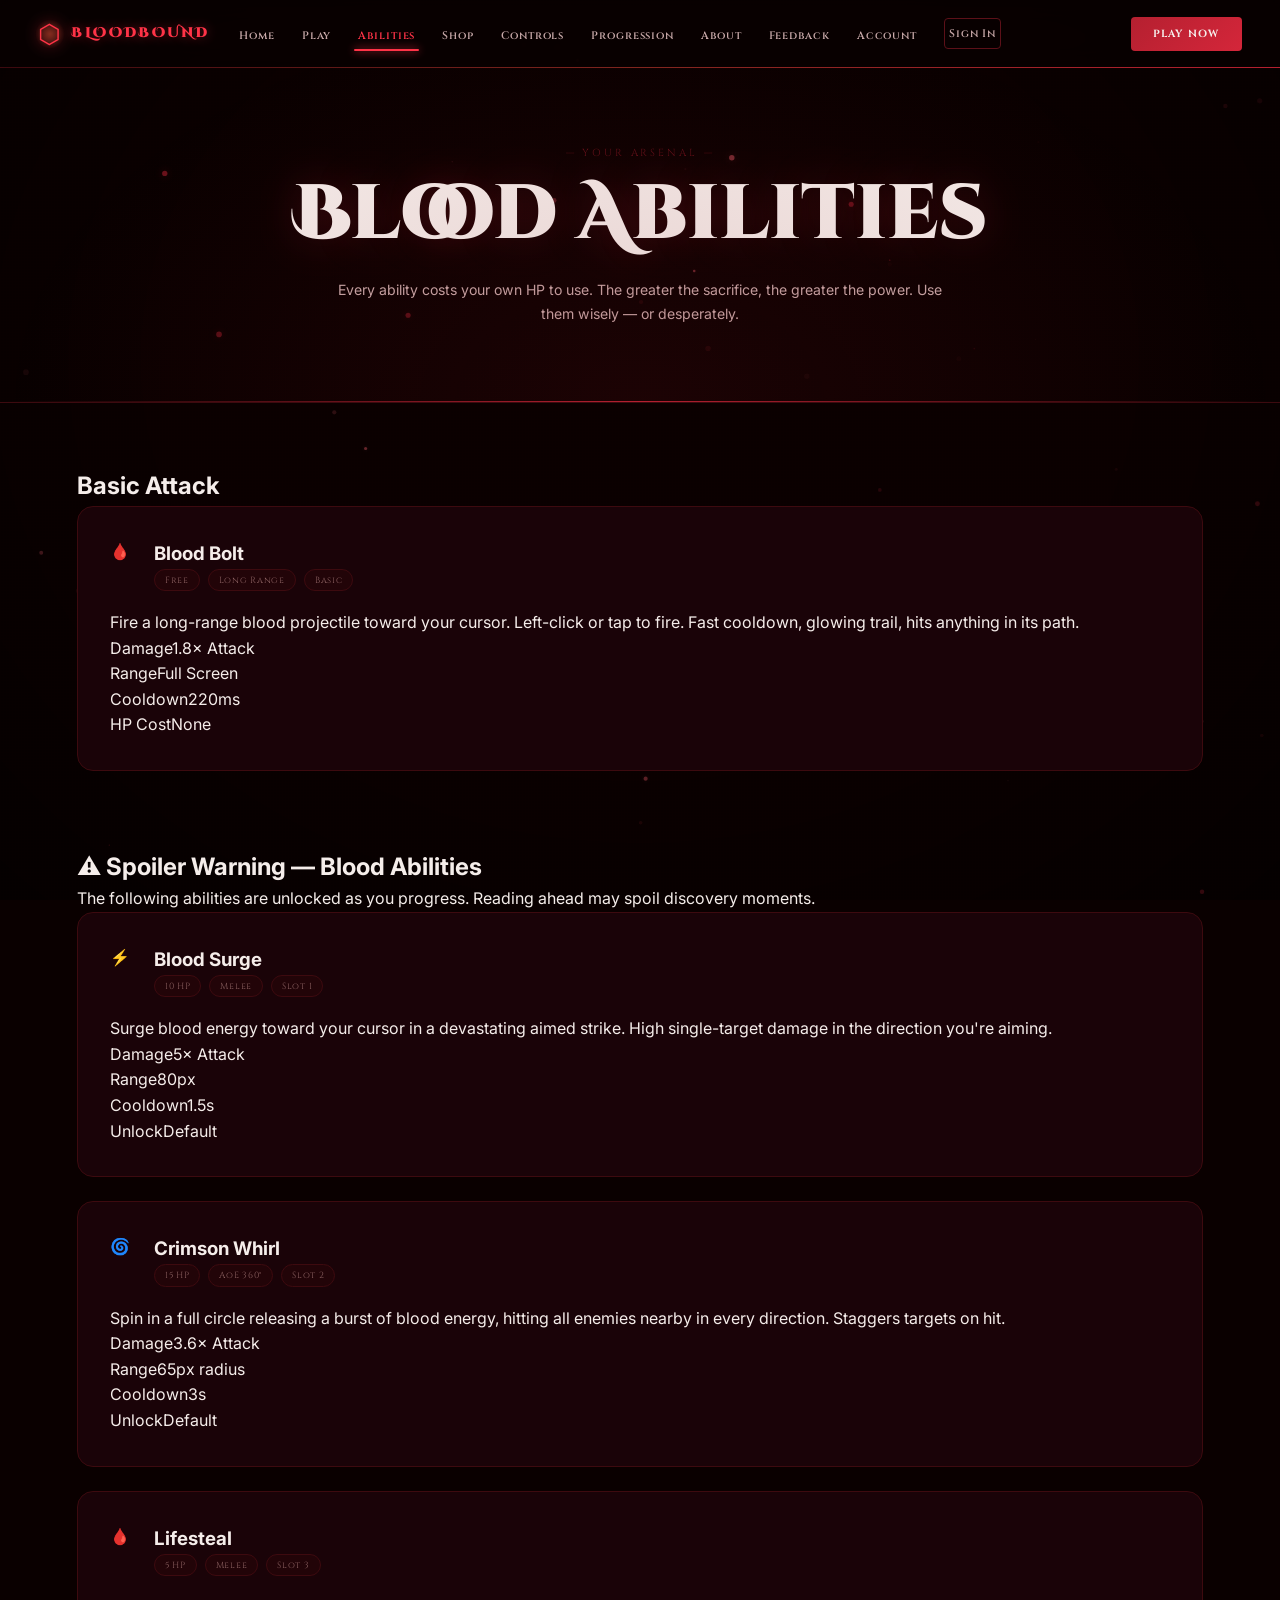
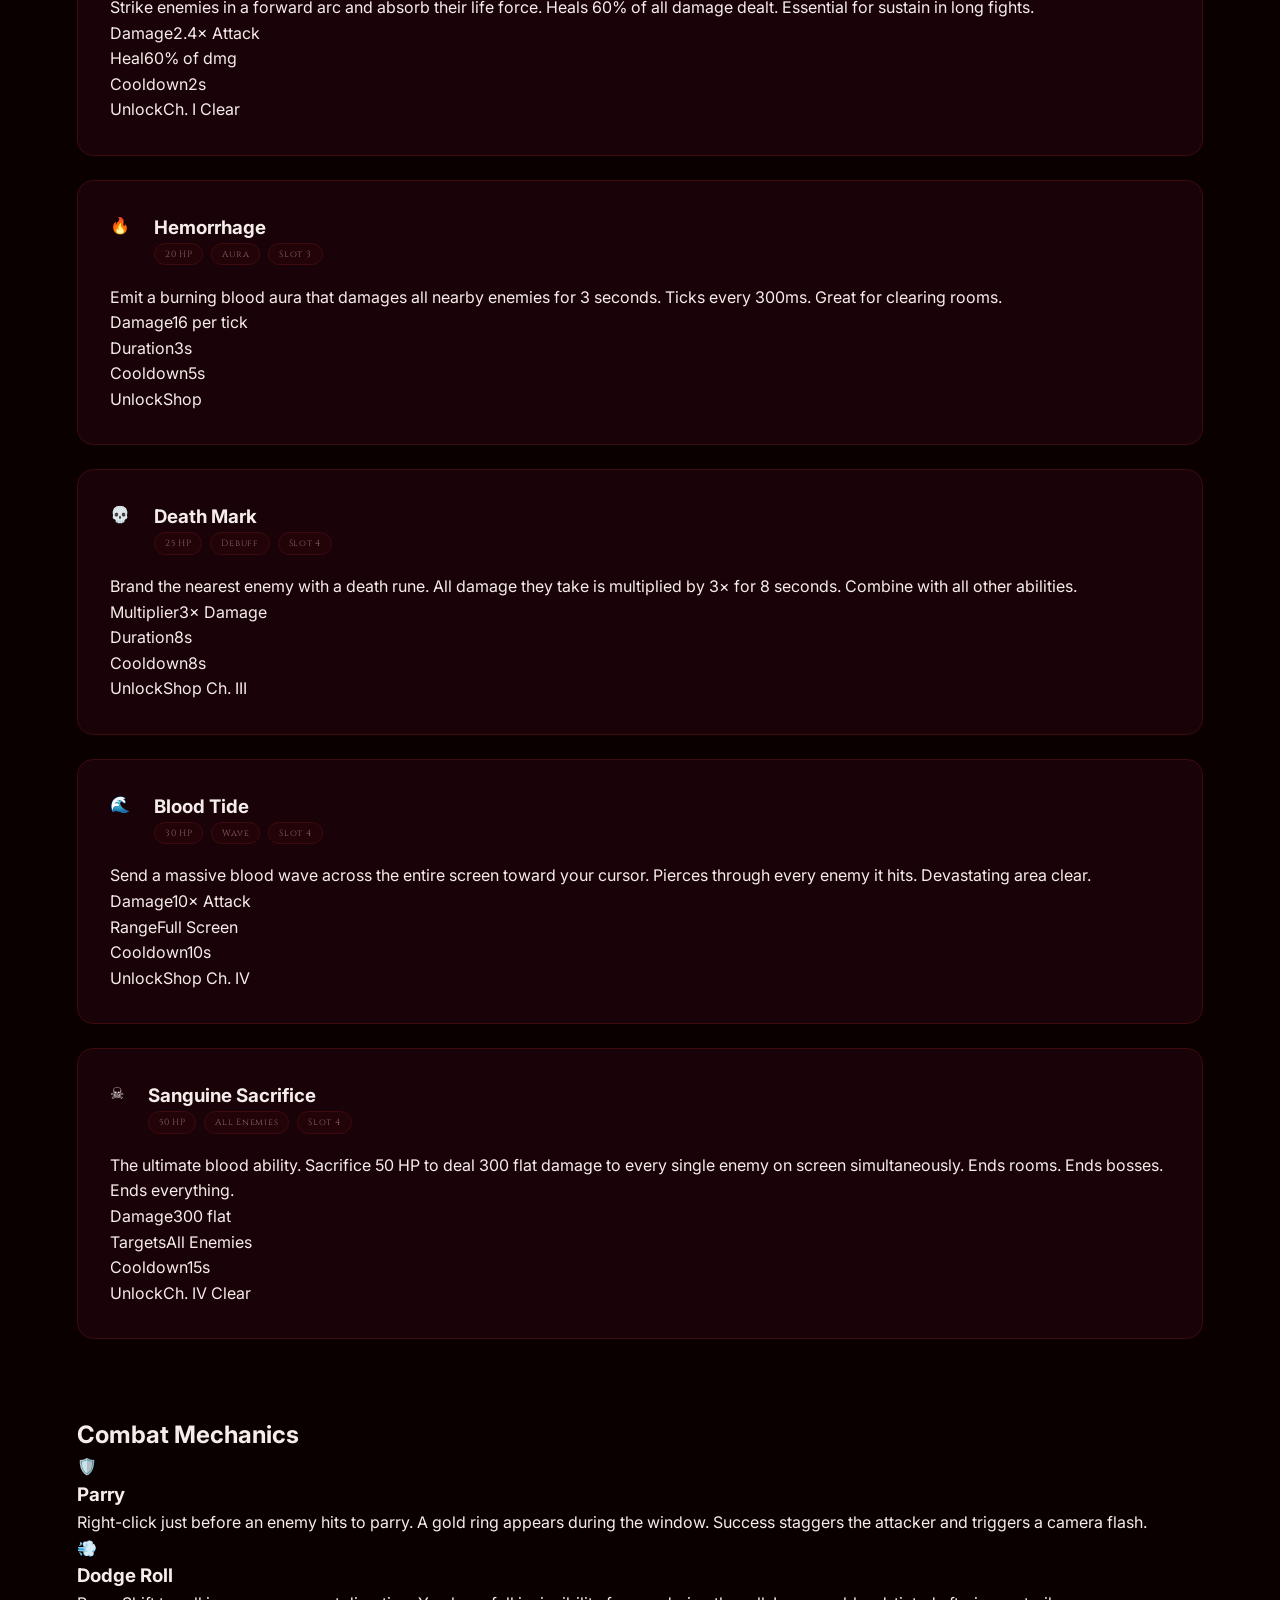
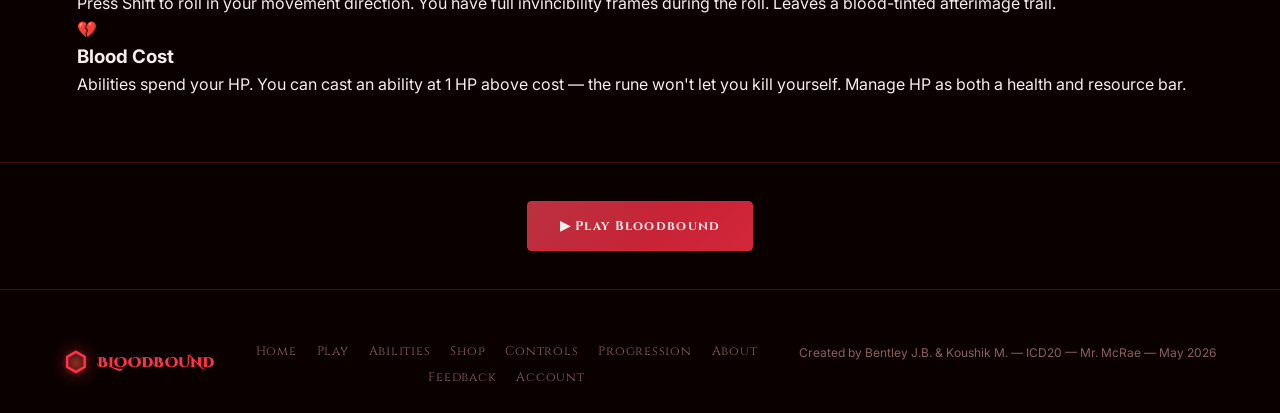
==== commit a325ece7: "pla" ====
--- a/abilities.html
+++ b/abilities.html
@@ -8,13 +8,10 @@
   <link rel="stylesheet" href="pages.css" />
 </head>
 <body class="page-body">
-
   <canvas id="bg-canvas"></canvas>
-
   <nav class="navbar" id="navbar">
     <div class="nav-logo" onclick="window.location.href='index.html'" style="cursor:pointer">
-      <span class="logo-drop">⬡</span>
-      <span class="logo-text">BLOODBOUND</span>
+      <span class="logo-drop">⬡</span><span class="logo-text">BLOODBOUND</span>
     </div>
     <ul class="nav-links">
       <li><a href="index.html">Home</a></li>
@@ -24,238 +21,239 @@
       <li><a href="controls.html">Controls</a></li>
       <li><a href="progression.html">Progression</a></li>
       <li><a href="about.html">About</a></li>
+      <li><a href="feedback.html">Feedback</a></li>
+      <li><a href="auth.html">Account</a></li>
     </ul>
     <button class="nav-play-btn" onclick="window.location.href='game.html'"><span>PLAY NOW</span></button>
     <button class="hamburger" id="hamburger"><span></span><span></span><span></span></button>
   </nav>
   <div class="mobile-drawer" id="mobile-drawer">
     <ul>
-      <li><a href="index.html">Home</a></li><li><a href="game.html">Play</a></li>
-      <li><a href="abilities.html">Abilities</a></li><li><a href="shop.html">Shop</a></li>
-      <li><a href="controls.html">Controls</a></li><li><a href="progression.html">Progression</a></li>
+      <li><a href="index.html">Home</a></li>
+      <li><a href="game.html">Play</a></li>
+      <li><a href="abilities.html">Abilities</a></li>
+      <li><a href="shop.html">Shop</a></li>
+      <li><a href="controls.html">Controls</a></li>
+      <li><a href="progression.html">Progression</a></li>
+
       <li><a href="about.html">About</a></li>
+      <li><a href="feedback.html">Feedback</a></li>
+      <li><a href="auth.html">Account</a></li>
     </ul>
   </div>
 
   <header class="page-hero">
-    <div class="spoiler-warn">⚠ WARNING — This page contains ability spoilers.</div>
-    <div class="page-hero-eyebrow">— BLOOD ARSENAL —</div>
-    <h1 class="page-hero-title">Abilities</h1>
-    <p class="page-hero-desc">Every ability in Bloodbound is powered by your own health. The greater the sacrifice, the greater the devastation. Use them wisely.</p>
+    <div class="page-hero-eyebrow">— YOUR ARSENAL —</div>
+    <h1 class="page-hero-title">Blood Abilities</h1>
+    <p class="page-hero-desc">Every ability costs your own HP to use. The greater the sacrifice, the greater the power. Use them wisely — or desperately.</p>
   </header>
 
   <main class="page-main">
-
-    <!-- TIER I -->
-    <section class="ability-tier-section">
-      <div class="tier-header">
-        <span class="tier-badge tier-1">TIER I</span>
-        <h2>Starting Abilities</h2>
-        <p>Available from the beginning. Your foundation of survival.</p>
+    <div class="page-section">
+      <h2 class="page-section-title">Basic Attack</h2>
+      <div class="ability-cards">
+        <div class="ability-card featured">
+          <div class="ability-card-header">
+            <div class="ability-icon">🩸</div>
+            <div class="ability-meta">
+              <h3>Blood Bolt</h3>
+              <div class="ability-tags">
+                <span class="tag tag-free">Free</span>
+                <span class="tag tag-ranged">Long Range</span>
+                <span class="tag tag-basic">Basic</span>
+              </div>
+            </div>
+          </div>
+          <p>Fire a long-range blood projectile toward your cursor. Left-click or tap to fire. Fast cooldown, glowing trail, hits anything in its path.</p>
+          <div class="ability-stats">
+            <div class="stat-chip"><span>Damage</span><span>1.8× Attack</span></div>
+            <div class="stat-chip"><span>Range</span><span>Full Screen</span></div>
+            <div class="stat-chip"><span>Cooldown</span><span>220ms</span></div>
+            <div class="stat-chip"><span>HP Cost</span><span>None</span></div>
+          </div>
+        </div>
       </div>
+    </div>
+
+    <div class="page-section">
+      <h2 class="page-section-title">⚠ Spoiler Warning — Blood Abilities</h2>
+      <p class="page-section-desc">The following abilities are unlocked as you progress. Reading ahead may spoil discovery moments.</p>
       <div class="ability-cards">
 
         <div class="ability-card">
           <div class="ability-card-header">
-            <div class="ability-icon-large">⚡</div>
-            <div class="ability-header-info">
+            <div class="ability-icon">⚡</div>
+            <div class="ability-meta">
               <h3>Blood Surge</h3>
               <div class="ability-tags">
-                <span class="tag">Melee</span>
-                <span class="tag">Single Target</span>
-              </div>
-            </div>
-            <div class="ability-cost-badge">
-              <span class="cost-num">10</span>
-              <span class="cost-unit">HP</span>
-            </div>
-          </div>
-          <p class="ability-desc">Channel blood into your fist and deliver a powerful forward strike. Deals 2.5x normal damage in a single burst. Short cooldown of 1.5 seconds. Your bread-and-butter blood ability — reliable, efficient, and quick.</p>
-          <div class="ability-stats-row">
-            <div class="ability-stat"><span>Damage</span><span>2.5× base</span></div>
-            <div class="ability-stat"><span>HP Cost</span><span>10</span></div>
-            <div class="ability-stat"><span>Cooldown</span><span>1.5s</span></div>
-            <div class="ability-stat"><span>Range</span><span>Melee</span></div>
-          </div>
-          <div class="ability-tip">💡 <strong>Tip:</strong> Blood Surge synergizes well with the Vial of the Ancients relic, reducing its cost to just 8 HP per cast.</div>
-          <div class="ability-key-hint">Key: <kbd>1</kbd></div>
-        </div>
-
-        <div class="ability-card">
-          <div class="ability-card-header">
-            <div class="ability-icon-large">🌀</div>
-            <div class="ability-header-info">
+                <span class="tag tag-cost">10 HP</span>
+                <span class="tag tag-melee">Melee</span>
+                <span class="tag tag-slot">Slot 1</span>
+              </div>
+            </div>
+          </div>
+          <p>Surge blood energy toward your cursor in a devastating aimed strike. High single-target damage in the direction you're aiming.</p>
+          <div class="ability-stats">
+            <div class="stat-chip"><span>Damage</span><span>5× Attack</span></div>
+            <div class="stat-chip"><span>Range</span><span>80px</span></div>
+            <div class="stat-chip"><span>Cooldown</span><span>1.5s</span></div>
+            <div class="stat-chip"><span>Unlock</span><span>Default</span></div>
+          </div>
+        </div>
+
+        <div class="ability-card">
+          <div class="ability-card-header">
+            <div class="ability-icon">🌀</div>
+            <div class="ability-meta">
               <h3>Crimson Whirl</h3>
               <div class="ability-tags">
-                <span class="tag">Spin Attack</span>
-                <span class="tag">Area of Effect</span>
-              </div>
-            </div>
-            <div class="ability-cost-badge">
-              <span class="cost-num">15</span>
-              <span class="cost-unit">HP</span>
-            </div>
-          </div>
-          <p class="ability-desc">Spin in place, releasing blood energy in a full 360° arc. Hits all enemies within a short radius. Excellent for crowd control when surrounded. The spin lasts 0.5 seconds and can hit the same enemy multiple times.</p>
-          <div class="ability-stats-row">
-            <div class="ability-stat"><span>Damage</span><span>1.8× base</span></div>
-            <div class="ability-stat"><span>HP Cost</span><span>15</span></div>
-            <div class="ability-stat"><span>Cooldown</span><span>3s</span></div>
-            <div class="ability-stat"><span>Range</span><span>Short AoE</span></div>
-          </div>
-          <div class="ability-tip">💡 <strong>Tip:</strong> Crimson Whirl briefly staggers lighter enemies, giving you a moment to reposition or heal.</div>
-          <div class="ability-key-hint">Key: <kbd>2</kbd></div>
-        </div>
-
-        <div class="ability-card">
-          <div class="ability-card-header">
-            <div class="ability-icon-large">🩸</div>
-            <div class="ability-header-info">
+                <span class="tag tag-cost">15 HP</span>
+                <span class="tag tag-melee">AoE 360°</span>
+                <span class="tag tag-slot">Slot 2</span>
+              </div>
+            </div>
+          </div>
+          <p>Spin in a full circle releasing a burst of blood energy, hitting all enemies nearby in every direction. Staggers targets on hit.</p>
+          <div class="ability-stats">
+            <div class="stat-chip"><span>Damage</span><span>3.6× Attack</span></div>
+            <div class="stat-chip"><span>Range</span><span>65px radius</span></div>
+            <div class="stat-chip"><span>Cooldown</span><span>3s</span></div>
+            <div class="stat-chip"><span>Unlock</span><span>Default</span></div>
+          </div>
+        </div>
+
+        <div class="ability-card">
+          <div class="ability-card-header">
+            <div class="ability-icon">🩸</div>
+            <div class="ability-meta">
               <h3>Lifesteal</h3>
               <div class="ability-tags">
-                <span class="tag">Sustain</span>
-                <span class="tag">Melee</span>
-              </div>
-            </div>
-            <div class="ability-cost-badge">
-              <span class="cost-num">5</span>
-              <span class="cost-unit">HP</span>
-            </div>
-          </div>
-          <p class="ability-desc">Strike an enemy and absorb their life force. Deals 1.2× base damage and restores HP equal to 50% of the damage dealt. Cheapest blood ability in your arsenal — ideal for sustained fights where you need to recover health mid-battle.</p>
-          <div class="ability-stats-row">
-            <div class="ability-stat"><span>Damage</span><span>1.2× base</span></div>
-            <div class="ability-stat"><span>HP Cost</span><span>5</span></div>
-            <div class="ability-stat"><span>Cooldown</span><span>2s</span></div>
-            <div class="ability-stat"><span>Heal</span><span>50% dmg dealt</span></div>
-          </div>
-          <div class="ability-tip">💡 <strong>Tip:</strong> Against bosses with frequent openings, spamming Lifesteal can actually sustain your HP better than potions in Phase 1.</div>
-          <div class="ability-key-hint">Key: <kbd>3</kbd> (Ch. I)</div>
+                <span class="tag tag-cost">5 HP</span>
+                <span class="tag tag-melee">Melee</span>
+                <span class="tag tag-slot">Slot 3</span>
+              </div>
+            </div>
+          </div>
+          <p>Strike enemies in a forward arc and absorb their life force. Heals 60% of all damage dealt. Essential for sustain in long fights.</p>
+          <div class="ability-stats">
+            <div class="stat-chip"><span>Damage</span><span>2.4× Attack</span></div>
+            <div class="stat-chip"><span>Heal</span><span>60% of dmg</span></div>
+            <div class="stat-chip"><span>Cooldown</span><span>2s</span></div>
+            <div class="stat-chip"><span>Unlock</span><span>Ch. I Clear</span></div>
+          </div>
+        </div>
+
+        <div class="ability-card">
+          <div class="ability-card-header">
+            <div class="ability-icon">🔥</div>
+            <div class="ability-meta">
+              <h3>Hemorrhage</h3>
+              <div class="ability-tags">
+                <span class="tag tag-cost">20 HP</span>
+                <span class="tag tag-aura">Aura</span>
+                <span class="tag tag-slot">Slot 3</span>
+              </div>
+            </div>
+          </div>
+          <p>Emit a burning blood aura that damages all nearby enemies for 3 seconds. Ticks every 300ms. Great for clearing rooms.</p>
+          <div class="ability-stats">
+            <div class="stat-chip"><span>Damage</span><span>16 per tick</span></div>
+            <div class="stat-chip"><span>Duration</span><span>3s</span></div>
+            <div class="stat-chip"><span>Cooldown</span><span>5s</span></div>
+            <div class="stat-chip"><span>Unlock</span><span>Shop</span></div>
+          </div>
+        </div>
+
+        <div class="ability-card">
+          <div class="ability-card-header">
+            <div class="ability-icon">💀</div>
+            <div class="ability-meta">
+              <h3>Death Mark</h3>
+              <div class="ability-tags">
+                <span class="tag tag-cost">25 HP</span>
+                <span class="tag tag-debuff">Debuff</span>
+                <span class="tag tag-slot">Slot 4</span>
+              </div>
+            </div>
+          </div>
+          <p>Brand the nearest enemy with a death rune. All damage they take is multiplied by 3× for 8 seconds. Combine with all other abilities.</p>
+          <div class="ability-stats">
+            <div class="stat-chip"><span>Multiplier</span><span>3× Damage</span></div>
+            <div class="stat-chip"><span>Duration</span><span>8s</span></div>
+            <div class="stat-chip"><span>Cooldown</span><span>8s</span></div>
+            <div class="stat-chip"><span>Unlock</span><span>Shop Ch. III</span></div>
+          </div>
+        </div>
+
+        <div class="ability-card">
+          <div class="ability-card-header">
+            <div class="ability-icon">🌊</div>
+            <div class="ability-meta">
+              <h3>Blood Tide</h3>
+              <div class="ability-tags">
+                <span class="tag tag-cost">30 HP</span>
+                <span class="tag tag-ranged">Wave</span>
+                <span class="tag tag-slot">Slot 4</span>
+              </div>
+            </div>
+          </div>
+          <p>Send a massive blood wave across the entire screen toward your cursor. Pierces through every enemy it hits. Devastating area clear.</p>
+          <div class="ability-stats">
+            <div class="stat-chip"><span>Damage</span><span>10× Attack</span></div>
+            <div class="stat-chip"><span>Range</span><span>Full Screen</span></div>
+            <div class="stat-chip"><span>Cooldown</span><span>10s</span></div>
+            <div class="stat-chip"><span>Unlock</span><span>Shop Ch. IV</span></div>
+          </div>
+        </div>
+
+        <div class="ability-card featured">
+          <div class="ability-card-header">
+            <div class="ability-icon">☠</div>
+            <div class="ability-meta">
+              <h3>Sanguine Sacrifice</h3>
+              <div class="ability-tags">
+                <span class="tag tag-cost">50 HP</span>
+                <span class="tag tag-global">All Enemies</span>
+                <span class="tag tag-slot">Slot 4</span>
+              </div>
+            </div>
+          </div>
+          <p>The ultimate blood ability. Sacrifice 50 HP to deal 300 flat damage to every single enemy on screen simultaneously. Ends rooms. Ends bosses. Ends everything.</p>
+          <div class="ability-stats">
+            <div class="stat-chip"><span>Damage</span><span>300 flat</span></div>
+            <div class="stat-chip"><span>Targets</span><span>All Enemies</span></div>
+            <div class="stat-chip"><span>Cooldown</span><span>15s</span></div>
+            <div class="stat-chip"><span>Unlock</span><span>Ch. IV Clear</span></div>
+          </div>
         </div>
 
       </div>
-    </section>
-
-    <!-- TIER II -->
-    <section class="ability-tier-section">
-      <div class="tier-header">
-        <span class="tier-badge tier-2">TIER II</span>
-        <h2>Unlockable Abilities</h2>
-        <p>Purchasable in the shop. Unlocked after Chapter I or later.</p>
+    </div>
+
+    <div class="page-section">
+      <h2 class="page-section-title">Combat Mechanics</h2>
+      <div class="mechanic-grid">
+        <div class="mechanic-item">
+          <div class="mechanic-item-icon">🛡️</div>
+          <h3>Parry</h3>
+          <p>Right-click just before an enemy hits to parry. A gold ring appears during the window. Success staggers the attacker and triggers a camera flash.</p>
+        </div>
+        <div class="mechanic-item">
+          <div class="mechanic-item-icon">💨</div>
+          <h3>Dodge Roll</h3>
+          <p>Press Shift to roll in your movement direction. You have full invincibility frames during the roll. Leaves a blood-tinted afterimage trail.</p>
+        </div>
+        <div class="mechanic-item">
+          <div class="mechanic-item-icon">💔</div>
+          <h3>Blood Cost</h3>
+          <p>Abilities spend your HP. You can cast an ability at 1 HP above cost — the rune won't let you kill yourself. Manage HP as both a health and resource bar.</p>
+        </div>
       </div>
-      <div class="ability-cards">
-
-        <div class="ability-card">
-          <div class="ability-card-header">
-            <div class="ability-icon-large">🔥</div>
-            <div class="ability-header-info">
-              <h3>Hemorrhage</h3>
-              <div class="ability-tags"><span class="tag">Area</span><span class="tag">Damage Over Time</span></div>
-            </div>
-            <div class="ability-cost-badge"><span class="cost-num">20</span><span class="cost-unit">HP</span></div>
-          </div>
-          <p class="ability-desc">Ignite your blood and erupt in a burning aura for 3 seconds. Nearby enemies take continuous fire damage. Great for holding choke points or dealing sustained damage to slow-moving bosses.</p>
-          <div class="ability-stats-row">
-            <div class="ability-stat"><span>Damage</span><span>8 dmg/tick</span></div>
-            <div class="ability-stat"><span>HP Cost</span><span>20</span></div>
-            <div class="ability-stat"><span>Cooldown</span><span>5s</span></div>
-            <div class="ability-stat"><span>Duration</span><span>3s</span></div>
-          </div>
-          <div class="ability-tip">💡 <strong>Tip:</strong> Hemorrhage is especially effective in Chapter II's tight dungeon corridors.</div>
-          <div class="ability-key-hint">Unlock: Shop (200 🩸)</div>
-        </div>
-
-      </div>
-    </section>
-
-    <!-- TIER III -->
-    <section class="ability-tier-section">
-      <div class="tier-header">
-        <span class="tier-badge tier-3">TIER III</span>
-        <h2>Advanced Abilities</h2>
-        <p>Unlocked via shop after Chapter III. High cost, devastating power.</p>
-      </div>
-      <div class="ability-cards">
-
-        <div class="ability-card">
-          <div class="ability-card-header">
-            <div class="ability-icon-large">💀</div>
-            <div class="ability-header-info">
-              <h3>Death Mark</h3>
-              <div class="ability-tags"><span class="tag">Debuff</span><span class="tag">Single Target</span></div>
-            </div>
-            <div class="ability-cost-badge"><span class="cost-num">25</span><span class="cost-unit">HP</span></div>
-          </div>
-          <p class="ability-desc">Brand a target with a blood rune. They take double damage from all sources for 8 seconds. The mark is visible as a glowing red symbol above the enemy. Perfect for boss fights — apply before using your heaviest abilities.</p>
-          <div class="ability-stats-row">
-            <div class="ability-stat"><span>Damage Amp</span><span>2×</span></div>
-            <div class="ability-stat"><span>HP Cost</span><span>25</span></div>
-            <div class="ability-stat"><span>Cooldown</span><span>8s</span></div>
-            <div class="ability-stat"><span>Duration</span><span>8s</span></div>
-          </div>
-          <div class="ability-tip">💡 <strong>Tip:</strong> Combo: Death Mark → Blood Tide = nearly guaranteed kill on non-boss enemies.</div>
-          <div class="ability-key-hint">Unlock: Shop (350 🩸) — Ch. III required</div>
-        </div>
-
-      </div>
-    </section>
-
-    <!-- TIER IV -->
-    <section class="ability-tier-section">
-      <div class="tier-header">
-        <span class="tier-badge tier-4">TIER IV</span>
-        <h2>Forbidden Abilities</h2>
-        <p>Unlocked in Chapter IV. These abilities are dangerous — to your enemies and yourself.</p>
-      </div>
-      <div class="ability-cards">
-
-        <div class="ability-card legendary">
-          <div class="ability-card-header">
-            <div class="ability-icon-large">🌊</div>
-            <div class="ability-header-info">
-              <h3>Blood Tide</h3>
-              <div class="ability-tags"><span class="tag">Projectile</span><span class="tag">Screen-wide</span></div>
-            </div>
-            <div class="ability-cost-badge danger"><span class="cost-num">30</span><span class="cost-unit">HP</span></div>
-          </div>
-          <p class="ability-desc">Send a massive wave of crimson energy across the entire screen. Pierces all enemies in its path. The most powerful single-target and AoE ability in the game. The screen flashes red when cast, and you briefly lose control during the animation.</p>
-          <div class="ability-stats-row">
-            <div class="ability-stat"><span>Damage</span><span>5× base</span></div>
-            <div class="ability-stat"><span>HP Cost</span><span>30</span></div>
-            <div class="ability-stat"><span>Cooldown</span><span>10s</span></div>
-            <div class="ability-stat"><span>Pierces</span><span>All enemies</span></div>
-          </div>
-          <div class="ability-tip">💡 <strong>Tip:</strong> Do not use Blood Tide if below 35 HP. The recoil animation leaves you vulnerable for 1.5 seconds.</div>
-          <div class="ability-key-hint">Unlock: Shop (500 🩸) — Ch. IV required</div>
-        </div>
-
-        <div class="ability-card legendary">
-          <div class="ability-card-header">
-            <div class="ability-icon-large">☠</div>
-            <div class="ability-header-info">
-              <h3>Sanguine Sacrifice</h3>
-              <div class="ability-tags"><span class="tag">Ultimate</span><span class="tag">Self-Damage</span></div>
-            </div>
-            <div class="ability-cost-badge danger"><span class="cost-num">50</span><span class="cost-unit">HP</span></div>
-          </div>
-          <p class="ability-desc">The final ability. Sacrifice 50 HP to deal damage equal to 3× the HP you sacrificed to all enemies on screen. A calculated risk — but with the Crimson Crown relic equipped below 25% HP, this becomes the most devastating move in the game.</p>
-          <div class="ability-stats-row">
-            <div class="ability-stat"><span>Damage</span><span>150 flat</span></div>
-            <div class="ability-stat"><span>HP Cost</span><span>50</span></div>
-            <div class="ability-stat"><span>Cooldown</span><span>15s</span></div>
-            <div class="ability-stat"><span>AoE</span><span>Full screen</span></div>
-          </div>
-          <div class="ability-tip">💡 <strong>Tip:</strong> In the final boss fight, this is essential. Save it for Phase 3.</div>
-          <div class="ability-key-hint">Unlock: Automatic — Chapter V</div>
-        </div>
-
-      </div>
-    </section>
-
+    </div>
   </main>
 
   <div class="page-return">
-    <button class="btn-primary" onclick="window.location.href='game.html'">▶ Return to Game</button>
+    <button class="btn-primary" onclick="window.location.href='game.html'">▶ Play Bloodbound</button>
   </div>
 
   <footer class="footer">
@@ -264,11 +262,13 @@
       <a href="index.html">Home</a><a href="game.html">Play</a>
       <a href="abilities.html">Abilities</a><a href="shop.html">Shop</a>
       <a href="controls.html">Controls</a><a href="progression.html">Progression</a>
-      <a href="about.html">About</a>
+     <a href="about.html">About</a>
+      <a href="feedback.html">Feedback</a><a href="auth.html">Account</a>
     </div>
     <div class="footer-credits"><p>Created by Bentley J.B. & Koushik M. — ICD20 — Mr. McRae — May 2026</p></div>
   </footer>
 
-  <script src="../js/pages.js"></script>
+  <script src="storage.js"></script>
+  <script src="pages.js"></script>
 </body>
 </html>
--- a/global.css
+++ b/global.css
@@ -1,19 +1,20 @@
 /* ═══════════════════════════════════════════════════════════════
-   BLOODBOUND — global.css
-   Base styles, CSS variables, fonts, navbar, footer, utilities
-   Responsive: all PC screen sizes (1024px → 2560px+)
+   BLOODBOUND — global.css (v2)
+   Foundational design system: palette, typography, motion library,
+   animated atmosphere, shared primitives used by every page.
 ═══════════════════════════════════════════════════════════════ */
 
-/* ── GOOGLE FONTS ── */
-@import url('https://fonts.googleapis.com/css2?family=Cinzel+Decorative:wght@400;700;900&family=Cinzel:wght@400;600;700&family=Inter:wght@300;400;500;600&display=swap');
+@import url('https://fonts.googleapis.com/css2?family=Cinzel+Decorative:wght@400;700;900&family=Cinzel:wght@400;600;700&family=Inter:wght@300;400;500;600;700&display=swap');
 
 /* ── CSS VARIABLES ── */
 :root {
-  /* Core palette */
+  /* Core palette — deeper range for more lighting headroom */
+  --blood-void:      #050000;
   --blood-darkest:   #0a0000;
   --blood-dark:      #110205;
   --blood-surface:   #1a0308;
   --blood-raised:    #220408;
+  --blood-elevated:  #2c0810;
   --blood-border:    #3d0a0f;
   --blood-muted:     #5c1018;
   --blood-mid:       #8b1a24;
@@ -21,9 +22,11 @@
   --blood-bright:    #d4263a;
   --blood-vivid:     #ff3347;
   --blood-glow:      #ff6070;
+  --blood-ember:     #ff8c42;
+  --blood-gold:      #ffcc02;
 
   /* Neutral */
-  --text-primary:    #f0e8e8;
+  --text-primary:    #f5edea;
   --text-secondary:  #c8a8a8;
   --text-muted:      #8a6060;
   --text-disabled:   #4a3030;
@@ -46,16 +49,20 @@
   --radius-md:       8px;
   --radius-lg:       16px;
   --radius-xl:       24px;
+  --radius-pill:     100px;
 
   /* Shadows / glows */
   --shadow-card:     0 4px 24px rgba(0,0,0,.6);
+  --shadow-deep:      0 12px 48px rgba(0,0,0,.75);
   --shadow-glow-red: 0 0 24px rgba(180,32,48,.45);
   --shadow-glow-sm:  0 0 12px rgba(180,32,48,.3);
+  --shadow-glow-gold: 0 0 24px rgba(255,204,2,.35);
 
   /* Transitions */
-  --t-fast:  .15s ease;
-  --t-med:   .3s ease;
-  --t-slow:  .6s ease;
+  --t-fast:   .15s cubic-bezier(.2,.8,.2,1);
+  --t-med:    .3s cubic-bezier(.2,.8,.2,1);
+  --t-slow:   .6s cubic-bezier(.16,1,.3,1);
+  --t-spring: .5s cubic-bezier(.34,1.56,.64,1);
 
   /* Font stacks */
   --font-display: 'Cinzel Decorative', serif;
@@ -73,7 +80,10 @@
   line-height: 1.6;
   min-height: 100vh;
   overflow-x: hidden;
-}
+  animation: page-fade-in .5s ease;
+}
+@keyframes page-fade-in { from { opacity: 0; } to { opacity: 1; } }
+
 img, canvas, svg { display: block; max-width: 100%; }
 a { color: inherit; text-decoration: none; }
 button { cursor: pointer; border: none; background: none; font-family: inherit; }
@@ -81,12 +91,16 @@
 input, select, textarea { font-family: inherit; }
 
 /* ── SCROLLBAR ── */
-::-webkit-scrollbar { width: 8px; }
+::-webkit-scrollbar { width: 9px; }
 ::-webkit-scrollbar-track { background: var(--blood-surface); }
-::-webkit-scrollbar-thumb { background: var(--blood-muted); border-radius: 4px; }
+::-webkit-scrollbar-thumb {
+  background: var(--blood-muted);
+  border-radius: 4px;
+  box-shadow: inset 0 0 4px rgba(255,80,60,.2);
+}
 ::-webkit-scrollbar-thumb:hover { background: var(--blood-core); }
 
-/* ── BACKGROUND CANVAS (shared animated bg) ── */
+/* ── BACKGROUND CANVAS + EMBER LAYER ── */
 #bg-canvas {
   position: fixed;
   inset: 0;
@@ -94,6 +108,63 @@
   height: 100%;
   z-index: 0;
   pointer-events: none;
+}
+/* Subtle vignette over every page for depth */
+body::before {
+  content: '';
+  position: fixed;
+  inset: 0;
+  z-index: 0;
+  pointer-events: none;
+  background: radial-gradient(ellipse at 50% 40%, transparent 0%, transparent 55%, rgba(0,0,0,.55) 100%);
+}
+/* Faint film-grain noise texture for atmosphere */
+body::after {
+  content: '';
+  position: fixed;
+  inset: 0;
+  z-index: 0;
+  pointer-events: none;
+  opacity: .035;
+  mix-blend-mode: overlay;
+  background-image:
+    repeating-linear-gradient(0deg, rgba(255,255,255,.4) 0 1px, transparent 1px 3px),
+    repeating-linear-gradient(90deg, rgba(255,255,255,.3) 0 1px, transparent 1px 3px);
+  background-size: 3px 3px;
+  animation: grain-shift 1.2s steps(4) infinite;
+}
+@keyframes grain-shift {
+  0%   { transform: translate(0,0); }
+  25%  { transform: translate(-1px,1px); }
+  50%  { transform: translate(1px,-1px); }
+  75%  { transform: translate(-1px,-1px); }
+  100% { transform: translate(0,0); }
+}
+
+/* Ember particle layer (DOM-driven, see pages.js) */
+.ember-layer {
+  position: fixed;
+  inset: 0;
+  z-index: 1;
+  pointer-events: none;
+  overflow: hidden;
+}
+.ember-spark {
+  position: absolute;
+  border-radius: 50%;
+  background: radial-gradient(circle, #ffb347 0%, #ff3347 50%, transparent 100%);
+  filter: blur(.5px);
+  opacity: 0;
+  animation: ember-rise var(--ember-dur, 6s) linear infinite;
+  animation-delay: var(--ember-delay, 0s);
+  box-shadow: 0 0 6px 1px rgba(255,90,40,.6);
+}
+@keyframes ember-rise {
+  0%   { transform: translate(0,0) scale(.4); opacity: 0; }
+  8%   { opacity: 1; }
+  50%  { transform: translate(var(--drift, 20px), -50vh) scale(1); opacity: .8; }
+  90%  { opacity: .3; }
+  100% { transform: translate(calc(var(--drift, 20px) * 2), -100vh) scale(.2); opacity: 0; }
 }
 
 /* ── NAVBAR ── */
@@ -105,15 +176,28 @@
   align-items: center;
   gap: clamp(16px, 2vw, 40px);
   padding: 0 clamp(16px, 3vw, 60px);
-  background: rgba(10, 0, 0, .85);
-  backdrop-filter: blur(12px);
+  background: rgba(8, 0, 0, .82);
+  backdrop-filter: blur(14px) saturate(1.3);
   border-bottom: 1px solid var(--blood-border);
   z-index: 1000;
-  transition: background var(--t-med);
+  transition: background var(--t-med), box-shadow var(--t-med);
 }
 .navbar.scrolled {
-  background: rgba(10, 0, 0, .98);
-  box-shadow: 0 2px 20px rgba(0,0,0,.7);
+  background: rgba(6, 0, 0, .97);
+  box-shadow: 0 2px 30px rgba(0,0,0,.8), 0 1px 0 rgba(255,60,70,.08);
+}
+.navbar::after {
+  content: '';
+  position: absolute;
+  bottom: -1px; left: 0; right: 0;
+  height: 1px;
+  background: linear-gradient(90deg, transparent, rgba(255,90,60,.35), var(--blood-core), rgba(255,90,60,.35), transparent);
+  background-size: 200% 100%;
+  animation: footer-glow-sweep 7s linear infinite;
+}
+@keyframes footer-glow-sweep {
+  0%   { background-position: 0% 0; }
+  100% { background-position: -200% 0; }
 }
 
 .nav-logo {
@@ -121,16 +205,34 @@
   align-items: center;
   gap: 10px;
   flex-shrink: 0;
+  position: relative;
 }
 .logo-drop {
-  font-size: 1.6rem;
+  position: relative;
+  font-size: 1.65rem;
   color: var(--blood-vivid);
   filter: drop-shadow(0 0 8px var(--blood-core));
   animation: logo-pulse 3s ease-in-out infinite;
 }
+.logo-drop::before {
+  content: '';
+  position: absolute;
+  top: 50%; left: 50%;
+  width: 30px; height: 30px;
+  transform: translate(-50%, -50%);
+  background: radial-gradient(circle, rgba(255,100,60,.4) 0%, transparent 70%);
+  border-radius: 50%;
+  animation: logo-ember-pulse 2.6s ease-in-out infinite;
+  pointer-events: none;
+  z-index: -1;
+}
+@keyframes logo-ember-pulse {
+  0%, 100% { opacity: .3; transform: translate(-50%,-50%) scale(.8); }
+  50%       { opacity: .7; transform: translate(-50%,-50%) scale(1.3); }
+}
 @keyframes logo-pulse {
   0%, 100% { filter: drop-shadow(0 0 8px var(--blood-core)); }
-  50%       { filter: drop-shadow(0 0 18px var(--blood-vivid)); }
+  50%       { filter: drop-shadow(0 0 20px var(--blood-vivid)) drop-shadow(0 0 36px rgba(255,80,90,.4)); }
 }
 .logo-text {
   font-family: var(--font-display);
@@ -138,7 +240,7 @@
   font-weight: 900;
   letter-spacing: .15em;
   color: var(--blood-vivid);
-  text-shadow: 0 0 12px rgba(255,51,71,.4);
+  text-shadow: 0 0 12px rgba(255,51,71,.45);
 }
 
 .nav-links {
@@ -148,26 +250,39 @@
   flex: 1;
 }
 .nav-links a {
+  position: relative;
   font-family: var(--font-heading);
   font-size: clamp(.65rem, .85vw, .85rem);
   font-weight: 600;
   letter-spacing: .08em;
   color: var(--text-secondary);
   padding: 6px 4px;
-  border-bottom: 2px solid transparent;
-  transition: color var(--t-fast), border-color var(--t-fast);
+  transition: color var(--t-fast);
   white-space: nowrap;
+}
+.nav-links a::after {
+  content: '';
+  position: absolute;
+  bottom: -2px; left: 0;
+  width: 0; height: 2px;
+  background: var(--blood-vivid);
+  transition: width var(--t-fast);
+  box-shadow: 0 0 8px var(--blood-vivid);
+  border-radius: 2px;
 }
 .nav-links a:hover,
 .nav-links a.active {
   color: var(--blood-vivid);
-  border-bottom-color: var(--blood-vivid);
+}
+.nav-links a:hover::after,
+.nav-links a.active::after {
+  width: 100%;
 }
 
 .nav-play-btn {
   position: relative;
   padding: 10px 22px;
-  background: var(--blood-core);
+  background: linear-gradient(135deg, var(--blood-core), var(--blood-bright));
   color: var(--text-primary);
   font-family: var(--font-heading);
   font-size: clamp(.65rem, .8vw, .8rem);
@@ -176,13 +291,25 @@
   border-radius: var(--radius-sm);
   overflow: hidden;
   flex-shrink: 0;
-  transition: background var(--t-fast), transform var(--t-fast), box-shadow var(--t-fast);
+  isolation: isolate;
+  transition: transform var(--t-fast), box-shadow var(--t-fast);
+}
+.nav-play-btn::after {
+  content: '';
+  position: absolute;
+  inset: 0;
+  background: radial-gradient(circle at 50% 120%, rgba(255,140,60,.4), transparent 60%);
+  opacity: 0;
+  transition: opacity var(--t-med);
+  pointer-events: none;
+  z-index: -1;
 }
 .nav-play-btn:hover {
-  background: var(--blood-bright);
   transform: translateY(-1px);
   box-shadow: var(--shadow-glow-red);
 }
+.nav-play-btn:hover::after { opacity: 1; }
+.nav-play-btn:active { transform: scale(.97); }
 .btn-drip {
   position: absolute;
   bottom: -4px; left: 50%;
@@ -219,7 +346,8 @@
   display: none;
   position: fixed;
   top: var(--nav-h); left: 0; right: 0;
-  background: rgba(10,0,0,.97);
+  background: rgba(8,0,0,.97);
+  backdrop-filter: blur(10px);
   border-bottom: 1px solid var(--blood-border);
   z-index: 999;
   transform: translateY(-110%);
@@ -234,17 +362,25 @@
   font-size: 1rem;
   color: var(--text-secondary);
   border-bottom: 1px solid var(--blood-border);
-  transition: color var(--t-fast), background var(--t-fast);
-}
-.mobile-drawer a:hover { color: var(--blood-vivid); background: var(--blood-surface); }
+  transition: color var(--t-fast), background var(--t-fast), padding-left var(--t-fast);
+}
+.mobile-drawer a:hover {
+  color: var(--blood-vivid);
+  background: var(--blood-surface);
+  padding-left: 36px;
+}
 
 /* ── SHARED BUTTONS ── */
+.btn-primary, .btn-secondary {
+  position: relative;
+  isolation: isolate;
+}
 .btn-primary {
   display: inline-flex;
   align-items: center;
   gap: 10px;
   padding: clamp(12px, 1.2vw, 16px) clamp(24px, 2.5vw, 40px);
-  background: var(--blood-core);
+  background: linear-gradient(135deg, var(--blood-core), var(--blood-bright));
   color: var(--text-primary);
   font-family: var(--font-heading);
   font-size: clamp(.8rem, .95vw, 1rem);
@@ -252,22 +388,33 @@
   letter-spacing: .1em;
   border-radius: var(--radius-sm);
   border: 1px solid var(--blood-bright);
-  transition: background var(--t-fast), transform var(--t-fast), box-shadow var(--t-fast);
-  position: relative;
+  transition: transform var(--t-fast), box-shadow var(--t-fast);
   overflow: hidden;
 }
 .btn-primary::before {
   content: '';
   position: absolute;
   inset: 0;
-  background: linear-gradient(135deg, rgba(255,255,255,.06) 0%, transparent 60%);
-  pointer-events: none;
+  background: linear-gradient(135deg, rgba(255,255,255,.08) 0%, transparent 60%);
+  pointer-events: none;
+}
+.btn-primary::after {
+  content: '';
+  position: absolute;
+  inset: 0;
+  border-radius: inherit;
+  background: radial-gradient(circle at 50% 120%, rgba(255,140,60,.35), transparent 60%);
+  opacity: 0;
+  transition: opacity var(--t-med);
+  pointer-events: none;
+  z-index: -1;
 }
 .btn-primary:hover {
-  background: var(--blood-bright);
   transform: translateY(-2px);
   box-shadow: var(--shadow-glow-red);
 }
+.btn-primary:hover::after { opacity: 1; }
+.btn-primary:active { transform: scale(.97); }
 .btn-primary.large {
   font-size: clamp(1rem, 1.2vw, 1.2rem);
   padding: clamp(16px, 1.5vw, 20px) clamp(36px, 4vw, 56px);
@@ -293,7 +440,9 @@
   border-color: var(--blood-core);
   color: var(--text-primary);
   background: rgba(139,26,36,.15);
-}
+  transform: translateY(-1px);
+}
+.btn-secondary:active { transform: scale(.97); }
 
 /* ── SECTION SHARED ── */
 .section-eyebrow {
@@ -306,6 +455,9 @@
   margin-bottom: 12px;
 }
 .section-title {
+  position: relative;
+  display: inline-block;
+  width: 100%;
   font-family: var(--font-display);
   font-size: clamp(1.6rem, 3vw, 2.8rem);
   font-weight: 700;
@@ -315,6 +467,20 @@
   line-height: 1.2;
   margin-bottom: clamp(12px, 2vw, 24px);
 }
+.section-title::after {
+  content: '';
+  display: block;
+  width: 48px;
+  height: 2px;
+  margin: 14px auto 0;
+  background: linear-gradient(90deg, transparent, var(--blood-core), transparent);
+  border-radius: 2px;
+  animation: underline-glow 3s ease-in-out infinite;
+}
+@keyframes underline-glow {
+  0%, 100% { box-shadow: 0 0 4px rgba(180,32,48,.3); width: 48px; }
+  50%       { box-shadow: 0 0 16px rgba(255,51,71,.6); width: 84px; }
+}
 .section-desc {
   font-size: clamp(.85rem, 1vw, 1rem);
   color: var(--text-secondary);
@@ -340,6 +506,25 @@
   height: 2px;
   background: linear-gradient(90deg, transparent, var(--blood-core), transparent);
   margin: 0 auto;
+}
+
+/* ── CARD ENTRANCE + HOVER PRIMITIVES (reusable everywhere) ── */
+@keyframes card-rise-in {
+  from { opacity: 0; transform: translateY(24px) scale(.98); }
+  to   { opacity: 1; transform: translateY(0) scale(1); }
+}
+.card-animate { animation: card-rise-in .6s cubic-bezier(.2,.8,.2,1) both; }
+.card-animate:nth-child(1) { animation-delay: .03s; }
+.card-animate:nth-child(2) { animation-delay: .08s; }
+.card-animate:nth-child(3) { animation-delay: .13s; }
+.card-animate:nth-child(4) { animation-delay: .18s; }
+.card-animate:nth-child(5) { animation-delay: .23s; }
+.card-animate:nth-child(6) { animation-delay: .28s; }
+
+.glow-strong { animation: glow-pulse-strong 2.4s ease-in-out infinite; }
+@keyframes glow-pulse-strong {
+  0%, 100% { filter: drop-shadow(0 0 8px rgba(255,51,71,.4)) drop-shadow(0 0 16px rgba(255,51,71,.15)); }
+  50%       { filter: drop-shadow(0 0 20px rgba(255,80,90,.7)) drop-shadow(0 0 40px rgba(255,51,71,.35)); }
 }
 
 /* ── FOOTER ── */
@@ -353,6 +538,16 @@
   grid-template-columns: auto 1fr auto;
   gap: 24px 40px;
   align-items: start;
+  overflow: hidden;
+}
+.footer::before {
+  content: '';
+  position: absolute;
+  top: -1px; left: 0; right: 0;
+  height: 1px;
+  background: linear-gradient(90deg, transparent, rgba(255,90,60,.4), var(--blood-core), rgba(255,90,60,.4), transparent);
+  background-size: 200% 100%;
+  animation: footer-glow-sweep 6s linear infinite;
 }
 @media (max-width: 860px) {
   .footer {
@@ -428,6 +623,15 @@
 .text-center { text-align: center; }
 .text-blood { color: var(--blood-vivid); }
 
+/* ── REDUCED MOTION ── */
+@media (prefers-reduced-motion: reduce) {
+  *, *::before, *::after {
+    animation-duration: .01ms !important;
+    animation-iteration-count: 1 !important;
+    transition-duration: .01ms !important;
+  }
+}
+
 /* ── RESPONSIVE BREAKPOINTS ── */
 @media (max-width: 1100px) {
   .nav-links { gap: clamp(4px, 1vw, 16px); }
